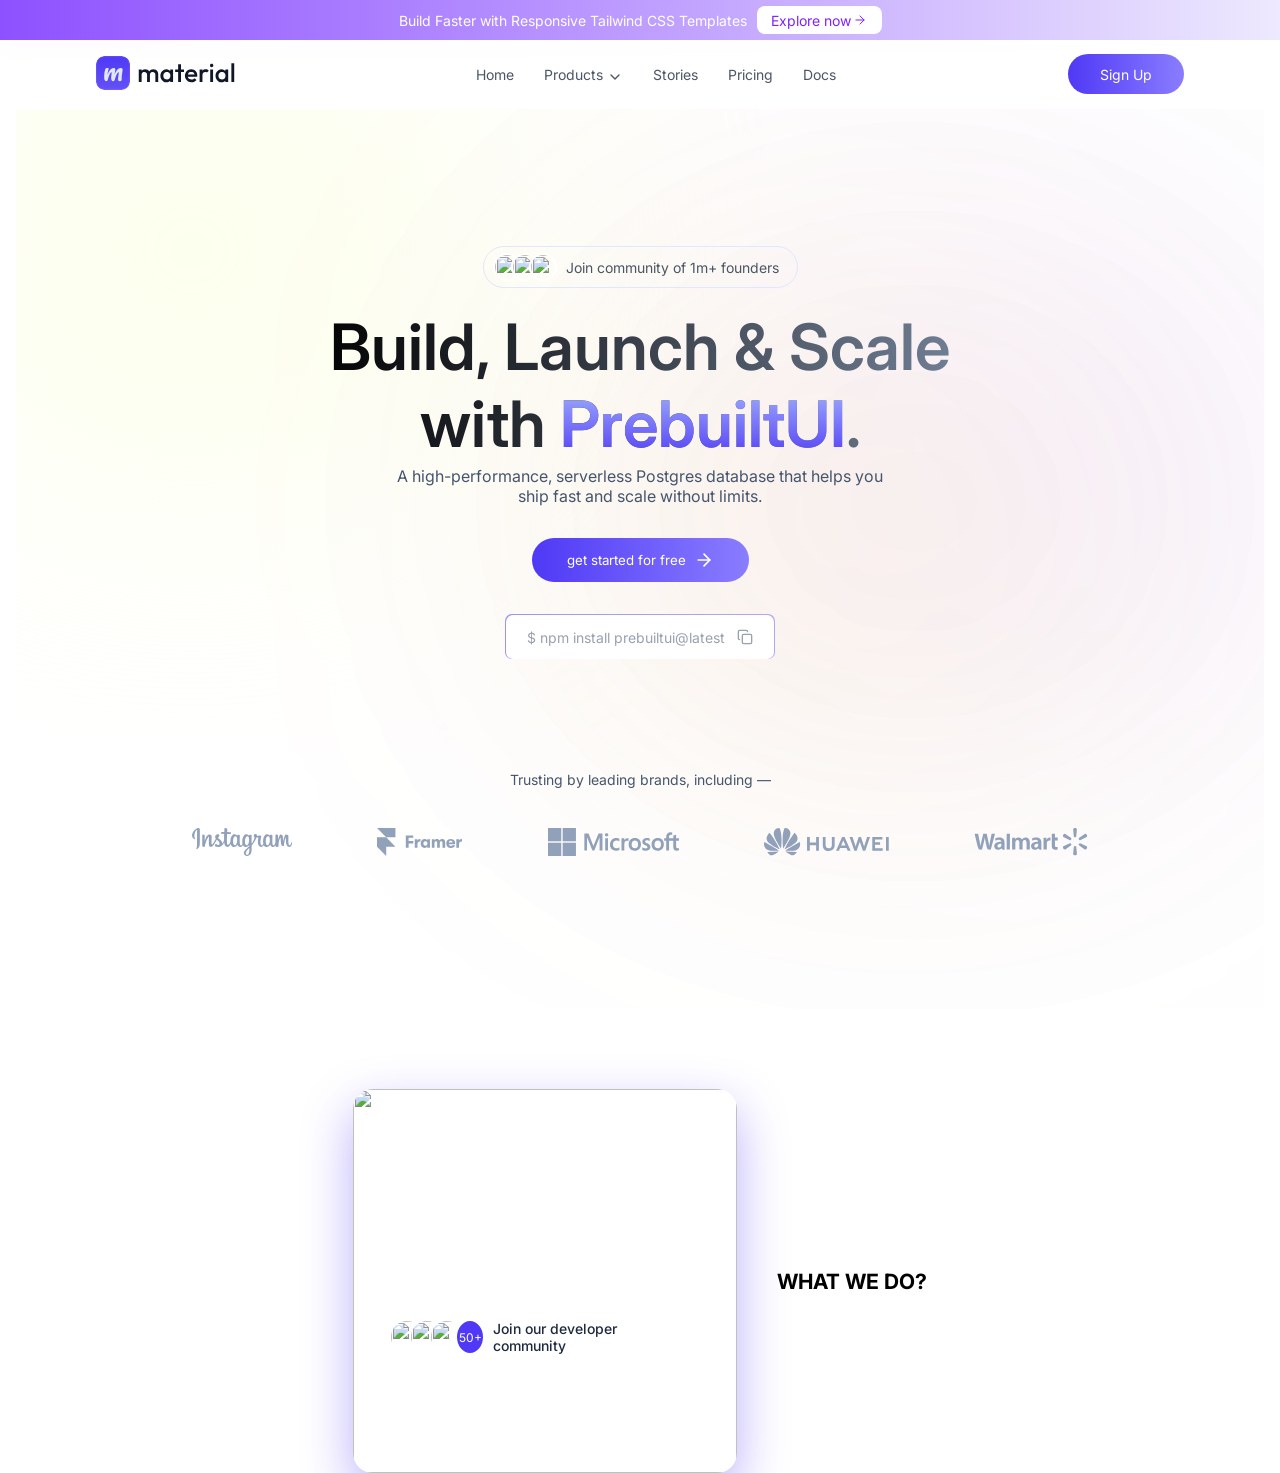
==== index.html @ af8da9fd "Add files via upload" ====
<!DOCTYPE html>
<html lang="en">

<head>
    <meta charset="UTF-8">
    <meta name="viewport" content="width=device-width, initial-scale=1.0">
    <title>Material</title>
    <link rel="stylesheet" href="https://cdnjs.cloudflare.com/ajax/libs/font-awesome/7.0.1/css/all.min.css"
        integrity="sha512-2SwdPD6INVrV/lHTZbO2nodKhrnDdJK9/kg2XD1r9uGqPo1cUbujc+IYdlYdEErWNu69gVcYgdxlmVmzTWnetw=="
        crossorigin="anonymous" referrerpolicy="no-referrer" />
    <link rel="stylesheet" href="style.css">
</head>

<body>

    <!-- Banner -->
    <div class="banner">
        <p>Build Faster with Responsive Tailwind CSS Templates</p>
        <a href="#">
            Explore now
            <svg class="mt-px" width="14" height="14" viewBox="0 0 14 14" fill="none"
                xmlns="http://www.w3.org/2000/svg">
                <path d="M2.91797 7H11.0846" stroke="#7f22fe" stroke-width="1" stroke-linecap="round"
                    stroke-linejoin="round" />
                <path d="M7 2.9165L11.0833 6.99984L7 11.0832" stroke="#7f22fe" stroke-width="1" stroke-linecap="round"
                    stroke-linejoin="round" />
            </svg>
        </a>
    </div>

    <!-- Navbar -->
    <nav class="navbar">
        <div class="logo">
            <a href="#"><img src="assets/logo.svg" alt="logo"></a>
        </div>

        <ul class="nav_links">
            <li><a href="#">Home</a></li>
            <li class="dropdown">
                <a href="#">
                    Products
                    <svg xmlns="http://www.w3.org/2000/svg" width="16" height="16" viewBox="0 0 24 24" fill="none"
                        stroke="currentColor" stroke-width="2" stroke-linecap="round" stroke-linejoin="round"
                        class="lucide lucide-chevron-down mt-px size-4 transition-transform duration-200"
                        aria-hidden="true">
                        <path d="m6 9 6 6 6-6"></path>
                    </svg>
                </a>
                <div class="dropdown-menu">
                    <p class="title">Explore our AI tools</p>

                    <div class="grid">
                        <div class="item">
                            <div class="icon"><img class="products-icon" src="assets/imgs/page.png" alt=""
                                    id="page-png"></div>
                            <div>
                                <p class="subtitle">Text to Slides</p>
                                <p class="subtext">Convert text to slides</p>
                            </div>
                        </div>

                        <div class="item">
                            <div class="icon"><img class="products-icon" src="assets/imgs/image-.png" alt=""></div>
                            <div>
                                <p class="subtitle">Image to Slides</p>
                                <p class="subtext">Convert Image to slides</p>
                            </div>
                        </div>

                        <div class="item">
                            <div class="icon"><img class="products-icon" src="assets/imgs/video-file.png" alt="">
                            </div>
                            <div>
                                <p class="subtitle">Video to Slides</p>
                                <p class="subtext">Convert Video to slides</p>
                            </div>
                        </div>

                        <div class="item">
                            <div class="icon"><img class="products-icon" src="assets/imgs/equalizer.png" alt="">
                            </div>
                            <div>
                                <p class="subtitle">Audio to Slides</p>
                                <p class="subtext">Convert Audio to slides</p>
                            </div>
                        </div>

                        <div class="item">
                            <div class="icon"><img class="products-icon" src="assets/imgs/idea.png" alt=""></div>
                            <div>
                                <p class="subtitle">Ideas to Slides</p>
                                <p class="subtext">Generate slides from ideas</p>
                            </div>
                        </div>
                    </div>
                </div>
            </li>

            <li><a href="#">Stories</a></li>
            <li><a href="#">Pricing</a></li>
            <li><a href="#">Docs</a></li>
        </ul>
        <a class="sign-up" href="#">
            Sign Up
        </a>
    </nav>

    <!-- Hero Section -->
    <main class="main-section">
        <section class="hero-section">
            <svg class="absolute inset-0 -z-10 bg-svg" width="1440" height="1018" viewBox="0 0 1440 1018" fill="none"
                xmlns="http://www.w3.org/2000/svg">
                <g filter="url(#a)">
                    <ellipse cx="271.282" cy="200.379" rx="271.282" ry="200.379" fill="#FBFFE1"></ellipse>
                </g>
                <g filter="url(#b)">
                    <ellipse cx="993.487" cy="451.53" rx="359.487" ry="265.53" fill="url(#c)" fill-opacity=".1">
                    </ellipse>
                </g>
                <defs>
                    <filter id="a" x="-300" y="-300" width="1142.56" height="1000.76" filterUnits="userSpaceOnUse"
                        color-interpolation-filters="sRGB">
                        <feFlood flood-opacity="0" result="BackgroundImageFix"></feFlood>
                        <feBlend in="SourceGraphic" in2="BackgroundImageFix" result="shape"></feBlend>
                        <feGaussianBlur stdDeviation="150" result="effect1_foregroundBlur_8119_961"></feGaussianBlur>
                    </filter>
                    <filter id="b" x="333.9" y="-114.1" width="1319.18" height="1131.26" filterUnits="userSpaceOnUse"
                        color-interpolation-filters="sRGB">
                        <feFlood flood-opacity="0" result="BackgroundImageFix"></feFlood>
                        <feBlend in="SourceGraphic" in2="BackgroundImageFix" result="shape"></feBlend>
                        <feGaussianBlur stdDeviation="150.05" result="effect1_foregroundBlur_8119_961"></feGaussianBlur>
                        <feTurbulence type="fractalNoise" baseFrequency="inf inf" stitchTiles="stitch" numOctaves="3"
                            result="noise" seed="9943"></feTurbulence>
                        <feColorMatrix in="noise" type="luminanceToAlpha" result="alphaNoise"></feColorMatrix>
                        <feComponentTransfer in="alphaNoise" result="coloredNoise1">
                            <feFuncA type="discrete"
                                tableValues="1 1 1 1 1 1 1 1 1 1 1 1 1 1 1 1 1 1 1 1 1 1 1 1 1 1 1 1 1 1 1 1 1 1 1 1 1 1 1 1 1 1 1 1 1 1 1 1 1 1 1 0 0 0 0 0 0 0 0 0 0 0 0 0 0 0 0 0 0 0 0 0 0 0 0 0 0 0 0 0 0 0 0 0 0 0 0 0 0 0 0 0 0 0 0 0 0 0 0 0">
                            </feFuncA>
                        </feComponentTransfer>
                        <feComposite operator="in" in2="effect1_foregroundBlur_8119_961" in="coloredNoise1"
                            result="noise1Clipped"></feComposite>
                        <feFlood flood-color="rgba(0, 0, 0, 0.25)" result="color1Flood"></feFlood>
                        <feComposite operator="in" in2="noise1Clipped" in="color1Flood" result="color1"></feComposite>
                        <feMerge result="effect2_noise_8119_961">
                            <feMergeNode in="effect1_foregroundBlur_8119_961"></feMergeNode>
                            <feMergeNode in="color1"></feMergeNode>
                        </feMerge>
                    </filter>
                    <linearGradient id="c" x1="550.41" y1="500.394" x2="1343.15" y2="82.986"
                        gradientUnits="userSpaceOnUse">
                        <stop stop-color="#F6DFF4"></stop>
                        <stop offset=".196" stop-color="#FF6E00"></stop>
                        <stop offset=".407" stop-color="#F8C04D"></stop>
                        <stop offset=".586" stop-color="#EF3EC2"></stop>
                        <stop offset=".816" stop-color="#4700EC"></stop>
                        <stop offset=".949" stop-color="#5100BA"></stop>
                    </linearGradient>
                </defs>
            </svg>

            <!-- Badge -->
            <div class="users">
                <div class="avatar">
                    <img src="https://images.unsplash.com/photo-1633332755192-727a05c4013d?q=80&w=50" id="img1" />
                    <img src="https://images.unsplash.com/photo-1535713875002-d1d0cf377fde?q=80&w=50" id="img2" />
                    <img src="https://images.unsplash.com/photo-1438761681033-6461ffad8d80?q=80&w=50" id="img3" />
                </div>
                <p id="badge-txt">Join community of 1m+ founders</p>
            </div>

            <!-- Headline -->
            <h1 class="headline">
                Build, Launch & Scale <br>
                with <span>PrebuiltUI</span>.
            </h1>

            <!-- Sub-headline -->
            <p class="sub-headline">
                A high-performance, serverless Postgres database that helps you <br>
                ship fast and scale without limits.
            </p>

            <!-- CTA Button -->
            <button class="cta-btn">
                get started for free

                <svg xmlns="http://www.w3.org/2000/svg" width="20" height="20" viewBox="0 0 24 24" fill="none"
                    stroke="#fff" stroke-width="2" stroke-linecap="round" stroke-linejoin="round"
                    class="lucide lucide-arrow-right size-5" aria-hidden="true">
                    <path d="M5 12h14"></path>
                    <path d="m12 5 7 7-7 7"></path>
                </svg>
            </button>

            <!-- npm install copy btn -->
            <div class="box-wrapper">
                <div class="npm-box">
                    <p class="npm-text" id="npmText">
                        $ <span>npm install prebuiltui@latest</span>
                    </p>

                    <button class="copy-btn" id="copyBtn">
                        <svg xmlns="http://www.w3.org/2000/svg" id="copyIcon" width="16" height="16" viewBox="0 0 24 24"
                            fill="none" stroke="#99a1af" stroke-width="2" stroke-linecap="round" stroke-linejoin="round"
                            class="lucide lucide-copy size-4" aria-hidden="true">
                            <rect width="14" height="14" x="8" y="8" rx="2" ry="2"></rect>
                            <path d="M4 16c-1.1 0-2-.9-2-2V4c0-1.1.9-2 2-2h10c1.1 0 2 .9 2 2"></path>
                        </svg>
                    </button>
                </div>
            </div>

            <!-- Trusted by Brands -->
            <p class="trustedBrand-txt">
                Trusting by leading brands, including —
            </p>

            <!-- Brands logo Container -->
            <div class="logo-container">
                <img src="assets/companies-logo/instagram.svg" alt="" height="28px" width="100px">
                <img src="assets/companies-logo/framer.svg" alt="" height="28px" width="85px">
                <img src="assets/companies-logo/microsoft.svg" alt="" height="28px" width="131px">
                <img src="assets/companies-logo/huawei.svg" alt="" height="28px" width="125px">
                <img src="assets/companies-logo/walmart.svg" alt="" height="28px" width="114px">
            </div>
        </section>

        <!-- What We Do Section -->
        <section class="WWD-section">
            <div class="WWD-img">
                <img src="https://images.unsplash.com/photo-1531497865144-0464ef8fb9a9?q=80&w=451&h=451&auto=format&fit=crop"
                    alt="" id="WWW-img">

                <div class="users-community">
                    <img src="https://images.unsplash.com/photo-1633332755192-727a05c4013d?q=80&w=50" id="user1" />
                    <img src="https://images.unsplash.com/photo-1535713875002-d1d0cf377fde?q=80&w=50" id="user2" />
                    <img src="https://images.unsplash.com/photo-1438761681033-6461ffad8d80?q=80&w=50" id="user3" />
                    <div class="fifty">50+</div>
                    <p class="cta-text">Join our developer community</p>
                </div>
            </div>

            <div class="WWD_details">
                <h1 class="WWD_heading">
                    WHAT WE DO?
                </h1>
            </div>
        </section>


    </main>
    <script src="main.js"></script>
</body>

</html>
---- style.css ----
@import url('https://fonts.googleapis.com/css2?family=Inter:ital,opsz,wght@0,14..32,100..900;1,14..32,100..900&display=swap');

* {
    padding: 0;
    margin: 0;
    box-sizing: border-box;
    font-family: 'Inter', sans-serif;
}

body {
    font-size: 14px;
    scroll-behavior: smooth;
}

/* banner */
.banner {
    height: 40px;
    padding: 8px;
    background: linear-gradient(to right, #8e51ff, #ede9fe);
    color: #fff;
    display: flex;
    justify-content: center;
    align-items: center;
    gap: 10px;
}

.banner a {
    height: 28px;
    width: 125px;
    text-decoration: none;
    color: #7f22fe;
    background-color: #fff;
    display: flex;
    justify-content: center;
    align-items: center;
    gap: 2px;
    border-radius: 8px;
    padding: 4px 12px;
}

/* Navbar */
.navbar {
    position: sticky;
    top: 0;
    display: flex;
    justify-content: space-between;
    align-items: center;
    padding: 14px 96px;
    z-index: 100;
    background: white;
    background: rgba(255, 255, 255, 0.55);
    backdrop-filter: blur(12px) saturate(1.8);
    -webkit-backdrop-filter: blur(12px) saturate(1.8);
    border-bottom: 0.5px solid rgba(255, 255, 255, 0.7);
}

.nav_links {
    display: flex;
    justify-content: space-between;
    align-items: center;
    gap: 30px;
}

.nav_links li {
    list-style: none;
    position: relative;
}

.nav_links a {
    text-decoration: none;
    color: #364153e4;
}

.nav_links a:hover {
    color: #101828;
}

.sign-up {
    width: 116px;
    height: 40px;
    border-radius: 25px;
    background: linear-gradient(to right, #4f39f6, #8a7dff);
    text-decoration: none;
    display: flex;
    justify-content: center;
    align-items: center;
    color: #fff;
}

.sign-up:hover {
    opacity: .90;
}

/* Products dropdown-menu */
.dropdown-menu {
    position: absolute;
    top: 35px;
    left: 0px;
    width: 530px;
    background: #fff;
    padding: 20px;
    border-radius: 4px;
    box-shadow: 0 10px 30px rgba(0, 0, 0, 0.1);
    opacity: 0;
    visibility: hidden;
    transform: translateY(-10px);
    transition: 0.2s ease;
}

.dropdown:hover .dropdown-menu {
    opacity: 1;
    visibility: visible;
    transform: translateY(0);
}

.grid {
    display: grid;
    grid-template-columns: 1fr 1fr;
    gap: 15px;
}

.title {
    color: #666;
    margin-bottom: 15px;
}

.item {
    display: flex;
    gap: 10px;
    padding: 10px;
    border-radius: 8px;
    cursor: pointer;
}

.item:hover {
    background: #f0f0f088;
}

.icon img {
    transition: 0.3s;
}

.item:hover .icon>img {
    transform: scale(1.15);
}

.icon {
    width: 30px;
    height: 30px;
    background: linear-gradient(to right, #4f39f6, #8a7dff);
    border-radius: 5px;
    display: flex;
    justify-content: center;
    align-items: center;
}

.products-icon {
    display: flex;
    justify-content: center;
    align-items: center;
    height: 20px;
    width: 20px;
}

#page-png {
    margin-left: 5px;
}

.subtitle {
    color: #364153;
    font-weight: medium;
}

.subtext {
    font-size: 12px;
    color: #6a7282;
}

.dropdown a {
    display: flex;
    align-items: center;
    justify-content: center;
    gap: 4px;

}

.dropdown>a svg {
    position: relative;
    top: 5px;
    transition: 0.2s ease;
    margin-top: -5px;
}

.dropdown:hover a svg {
    transform: rotate(180deg);
}

.main-section {
    padding: 0 16px;
}

/* Hero Section */
.bg-svg {
    position: absolute;
    z-index: -1;
    inset: inherit;
}

.hero-section {
    display: flex;
    justify-content: center;
    align-items: center;
    flex-direction: column;
    height: 100svh;
    overflow: hidden;
    position: relative;
}

/* User Badge */
.users {
    width: 315px;
    height: 42px;
    border: 1px solid #e0e7ff;
    border-radius: 25px;
    display: flex;
    justify-content: center;
    align-items: center;
    gap: 4px;
    padding: 6px 12px;
}

.avatar {
    display: flex;
    align-items: center;
}

.avatar img {
    width: 28px;
    height: 28px;
    border-radius: 50%;
    border: 2px solid #fff;
    margin-left: -8px;
    object-fit: cover;
}

.avatar #img2, #img3 {
    margin-left: -10px;
}

#badge-txt {
    font-size: 14px;
    color: #4a5565;
    margin-left: 5px;
}

/* Headline */
.headline {
    font-weight: 600;
    height: 144px;
    width: 672px;
    font-size: 64px;
    text-align: center;
    margin-top: 20px;
    background: linear-gradient(to right, #000, #748298);
    -webkit-background-clip: text;
    -webkit-text-fill-color: transparent;
}

.headline span {
    background: linear-gradient(to bottom, #a3b3ff, #4f39f6);
    -webkit-background-clip: text;
    -webkit-text-fill-color: transparent;
}

.sub-headline {
    color: #45556c;
    text-align: center;
    font-size: 16px;
    margin-top: 14px;
}

.cta-btn {
    width: 217px;
    height: 44px;
    border-radius: 25px;
    background: linear-gradient(to right, #4f39f6, #8a7dff);
    padding: 12px 32px;
    margin-top: 32px;
    outline: none;
    border: none;
    display: flex;
    justify-content: center;
    align-items: center;
    gap: 8px;
    color: white;
    cursor: pointer;
}

/* npm install cmd copy btn */
.box-wrapper {
    width: 270px;
    height: 45px;
    margin: 32px;
    padding: 1px;
    border-radius: 7px;
    background: linear-gradient(to right, #4f39f689, #4f39f668);
}

.npm-box {
    height: 44px;
    width: 268px;
    padding: 12px 16px;
    background: white;
    color: #99a1af;
    font-size: 14px;
    display: flex;
    justify-content: center;
    align-items: center;
    gap: 12px;
    border-radius: 7px;
}

.copy-btn {
    background: transparent;
    outline: none;
    border: none;
    display: flex;
    justify-content: center;
    align-items: center;
    cursor: pointer;
}

/* Trusted by Brands */
.trustedBrand-txt {
    color: #45556c;
    margin-top: 56px;
    padding: 24px 0;
}

.logo-container {
    height: 60px;
    width: 896px;
    display: flex;
    justify-content: space-between;
    align-items: center;
    gap: 20px;
    margin: 0 43px;
    padding: 16px 0;
}

/* What We Do Section */
.WWD-section {
    display: flex;
    justify-content: center;
    align-items: center;
    gap: 40px;
    flex-direction: row;
    margin-top: 80px;
}

.WWD-img {
    position: relative;
    height: 384px;
    width: 384px;
    border-radius: 20px;
    box-shadow: 0 20px 50px rgba(79, 57, 246, 0.4);
    overflow: hidden;
}

#WWW-img {
    width: 100%;
    height: 100%;
    object-fit: cover;
}

/* users community  */
.users-community {
    position: absolute;
    bottom: 100px;
    left: 20px;  
    z-index: 1;
    height: 72px;
    width: 300px;
    border-radius: 5px;
    background: #fff;
    display: flex;
    align-items: center;
    gap: 8px;
    padding: 16px;
}

.users-community img {
    height: 36px;
    width: 36px;
    border-radius: 50%;
    border: 2px solid #fff;
    object-fit: cover;
}

.users-community #user2, #user3 {
    margin-left: -24px;
}

.fifty {
    width: 36px;
    height: 36px;
    border-radius: 50%;
    border: 2px solid #fff;
    margin-left: -18px;
    background: #4f39f6;
    color: #fff;
    display: flex;
    justify-content: center;
    align-items: center;
    font-size: 12px;
}

.cta-text {
    color: #1d293d;
    font-weight: 500;
}
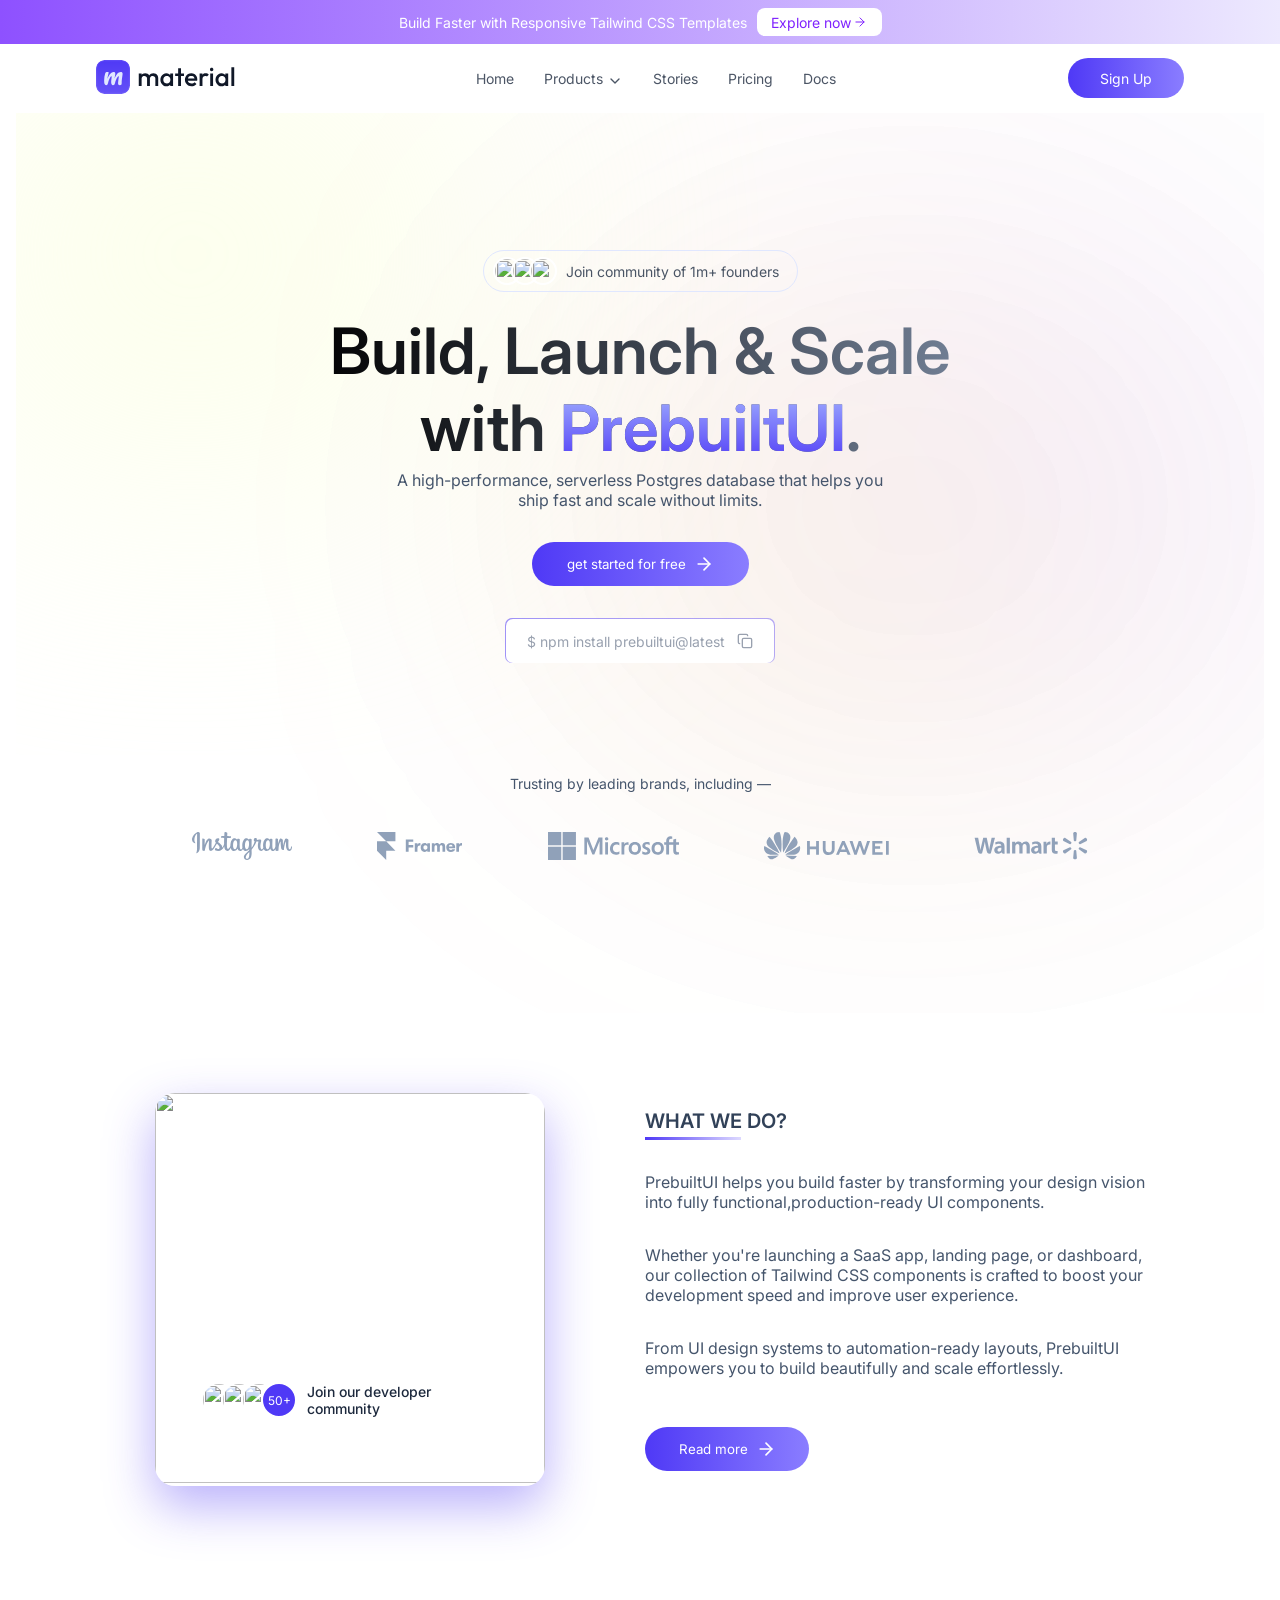
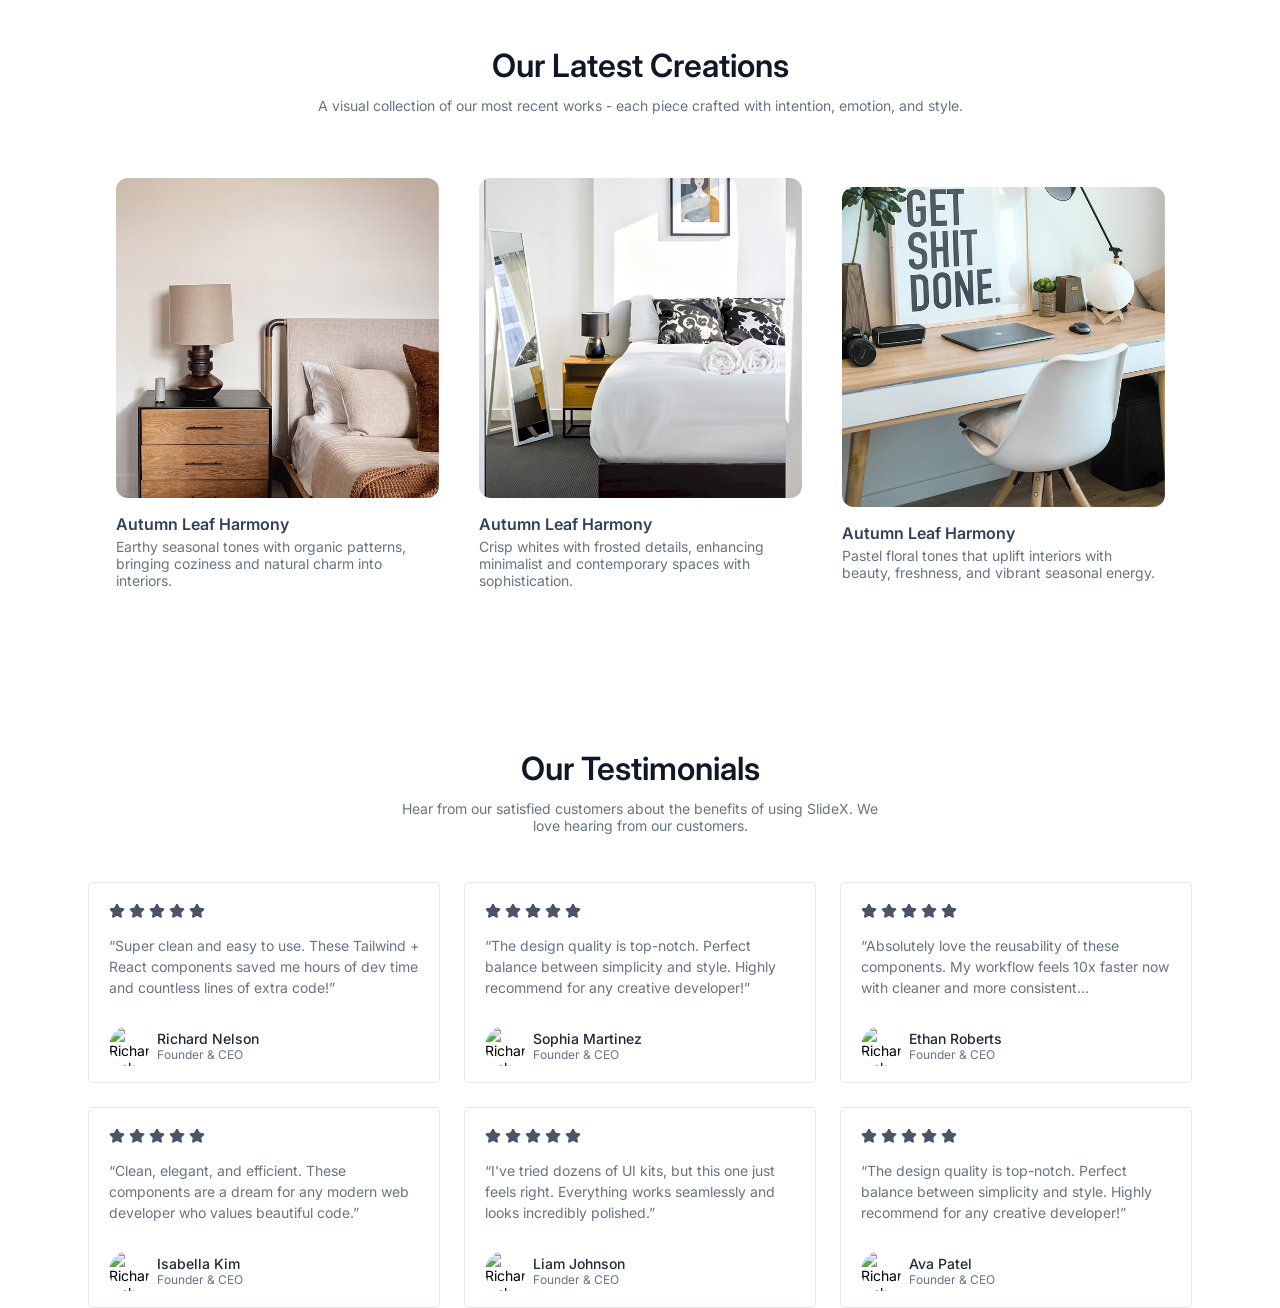
==== commit d0d9c1d4: "Added Recent Work and Testimonial Section" ====
--- a/index.html
+++ b/index.html
@@ -232,18 +232,487 @@
                     alt="" id="WWW-img">
 
                 <div class="users-community">
-                    <img src="https://images.unsplash.com/photo-1633332755192-727a05c4013d?q=80&w=50" id="user1" />
-                    <img src="https://images.unsplash.com/photo-1535713875002-d1d0cf377fde?q=80&w=50" id="user2" />
-                    <img src="https://images.unsplash.com/photo-1438761681033-6461ffad8d80?q=80&w=50" id="user3" />
-                    <div class="fifty">50+</div>
+                    <div class="user_imgs">
+                        <img src="https://images.unsplash.com/photo-1633332755192-727a05c4013d?q=80&w=50" id="user1" />
+                        <img src="https://images.unsplash.com/photo-1535713875002-d1d0cf377fde?q=80&w=50" id="user2" />
+                        <img src="https://images.unsplash.com/photo-1438761681033-6461ffad8d80?q=80&w=50" id="user3" />
+                        <div class="more">50+</div>
+                    </div>
                     <p class="cta-text">Join our developer community</p>
                 </div>
             </div>
 
-            <div class="WWD_details">
-                <h1 class="WWD_heading">
+            <!-- What we do Right side details -->
+            <div class="right_details">
+                <h1 class="right_heading">
                     WHAT WE DO?
                 </h1>
+
+                <div class="h1-underline"></div>
+
+                <p id="first-para">
+                    PrebuiltUI helps you build faster by transforming your design vision <br>
+                    into fully functional,production-ready UI components.
+                </p><br>
+                <p>
+                    Whether you're launching a SaaS app, landing page, or dashboard,<br>
+                    our collection of Tailwind CSS components is crafted to boost your <br>
+                    development speed and improve user experience.
+                </p><br>
+                <p>
+                    From UI design systems to automation-ready layouts, PrebuiltUI <br>
+                    empowers you to build beautifully and scale effortlessly.
+                </p><br>
+
+                <!-- Read more CTA Btn -->
+                <button class="readmore-btn">
+                    Read more
+                    <svg xmlns="http://www.w3.org/2000/svg" width="20" height="20" viewBox="0 0 24 24" fill="none"
+                        stroke="#fff" stroke-width="2" stroke-linecap="round" stroke-linejoin="round"
+                        class="lucide lucide-arrow-right size-5" aria-hidden="true">
+                        <path d="M5 12h14"></path>
+                        <path d="m12 5 7 7-7 7"></path>
+                    </svg>
+                </button>
+            </div>
+        </section>
+
+        <!-- Recent Work Section -->
+        <section class="recentWork-Section">
+
+            <!-- Heading and Sub-heading  -->
+            <div class="recentWork-head">
+                <h3 class="recentWork-heading">
+                    Our Latest Creations
+                </h3>
+
+                <p class="recentWork-subheading">
+                    A visual collection of our most recent works - each piece crafted with intention, emotion, and
+                    style.
+                </p>
+            </div>
+
+            <!-- Images of Recent Work -->
+            <div class="recentWork-imgs">
+                <!-- Work1 -->
+                <div class="work">
+                    <img src="/assets/imgs/image-1.png" alt="">
+                    <h1 class="work-subhead">Autumn Leaf Harmony</h1>
+                    <p class="work-desc">
+                        Earthy seasonal tones with organic patterns, <br>
+                        bringing coziness and natural charm into <br> interiors.
+                    </p>
+                </div>
+
+                <!-- Work2 -->
+                <div class="work">
+                    <img src="/assets/imgs/image-2.png" alt="">
+                    <h1 class="work-subhead">Autumn Leaf Harmony</h1>
+                    <p class="work-desc">
+                        Crisp whites with frosted details, enhancing <br>
+                        minimalist and contemporary spaces with <br> sophistication.
+                    </p>
+                </div>
+
+                <!-- Work3 -->
+                <div class="work">
+                    <img src="/assets/imgs/image-3.png" alt="">
+                    <h1 class="work-subhead">Autumn Leaf Harmony</h1>
+                    <p class="work-desc">
+                        Pastel floral tones that uplift interiors with <br>
+                        beauty, freshness, and vibrant seasonal energy.
+                    </p>
+                </div>
+            </div>
+        </section>
+
+        <!-- OUR TESTIMONIALS -->
+        <section class="Testimonial-Section">
+            <div class="testi-heading">
+                <h3 class="testi-head">Our Testimonials</h3>
+                <p class="testi-subtitle">
+                    Hear from our satisfied customers about the benefits of using SlideX. We <br>
+                    love hearing from our
+                    customers.
+                </p>
+            </div>
+
+            <!-- User-Testimonials -->
+            <div class="user-testimonials">
+
+                <!-- User-1 -->
+                <div class="user-review">
+                    <div class="stars">
+                        <svg xmlns="http://www.w3.org/2000/svg" width="16" height="16" viewBox="0 0 24 24"
+                            fill="#4a5565" stroke="#4a5565" stroke-width="2" stroke-linecap="round"
+                            stroke-linejoin="round" class="lucide lucide-star size-4 fill-gray-600 text-gray-600"
+                            aria-hidden="true">
+                            <path
+                                d="M11.525 2.295a.53.53 0 0 1 .95 0l2.31 4.679a2.123 2.123 0 0 0 1.595 1.16l5.166.756a.53.53 0 0 1 .294.904l-3.736 3.638a2.123 2.123 0 0 0-.611 1.878l.882 5.14a.53.53 0 0 1-.771.56l-4.618-2.428a2.122 2.122 0 0 0-1.973 0L6.396 21.01a.53.53 0 0 1-.77-.56l.881-5.139a2.122 2.122 0 0 0-.611-1.879L2.16 9.795a.53.53 0 0 1 .294-.906l5.165-.755a2.122 2.122 0 0 0 1.597-1.16z">
+                            </path>
+                        </svg>
+                        <svg xmlns="http://www.w3.org/2000/svg" width="16" height="16" viewBox="0 0 24 24"
+                            fill="#4a5565" stroke="#4a5565" stroke-width="2" stroke-linecap="round"
+                            stroke-linejoin="round" class="lucide lucide-star size-4 fill-gray-600 text-gray-600"
+                            aria-hidden="true">
+                            <path
+                                d="M11.525 2.295a.53.53 0 0 1 .95 0l2.31 4.679a2.123 2.123 0 0 0 1.595 1.16l5.166.756a.53.53 0 0 1 .294.904l-3.736 3.638a2.123 2.123 0 0 0-.611 1.878l.882 5.14a.53.53 0 0 1-.771.56l-4.618-2.428a2.122 2.122 0 0 0-1.973 0L6.396 21.01a.53.53 0 0 1-.77-.56l.881-5.139a2.122 2.122 0 0 0-.611-1.879L2.16 9.795a.53.53 0 0 1 .294-.906l5.165-.755a2.122 2.122 0 0 0 1.597-1.16z">
+                            </path>
+                        </svg>
+                        <svg xmlns="http://www.w3.org/2000/svg" width="16" height="16" viewBox="0 0 24 24"
+                            fill="#4a5565" stroke="#4a5565" stroke-width="2" stroke-linecap="round"
+                            stroke-linejoin="round" class="lucide lucide-star size-4 fill-gray-600 text-gray-600"
+                            aria-hidden="true">
+                            <path
+                                d="M11.525 2.295a.53.53 0 0 1 .95 0l2.31 4.679a2.123 2.123 0 0 0 1.595 1.16l5.166.756a.53.53 0 0 1 .294.904l-3.736 3.638a2.123 2.123 0 0 0-.611 1.878l.882 5.14a.53.53 0 0 1-.771.56l-4.618-2.428a2.122 2.122 0 0 0-1.973 0L6.396 21.01a.53.53 0 0 1-.77-.56l.881-5.139a2.122 2.122 0 0 0-.611-1.879L2.16 9.795a.53.53 0 0 1 .294-.906l5.165-.755a2.122 2.122 0 0 0 1.597-1.16z">
+                            </path>
+                        </svg>
+                        <svg xmlns="http://www.w3.org/2000/svg" width="16" height="16" viewBox="0 0 24 24"
+                            fill="#4a5565" stroke="#4a5565" stroke-width="2" stroke-linecap="round"
+                            stroke-linejoin="round" class="lucide lucide-star size-4 fill-gray-600 text-gray-600"
+                            aria-hidden="true">
+                            <path
+                                d="M11.525 2.295a.53.53 0 0 1 .95 0l2.31 4.679a2.123 2.123 0 0 0 1.595 1.16l5.166.756a.53.53 0 0 1 .294.904l-3.736 3.638a2.123 2.123 0 0 0-.611 1.878l.882 5.14a.53.53 0 0 1-.771.56l-4.618-2.428a2.122 2.122 0 0 0-1.973 0L6.396 21.01a.53.53 0 0 1-.77-.56l.881-5.139a2.122 2.122 0 0 0-.611-1.879L2.16 9.795a.53.53 0 0 1 .294-.906l5.165-.755a2.122 2.122 0 0 0 1.597-1.16z">
+                            </path>
+                        </svg>
+                        <svg xmlns="http://www.w3.org/2000/svg" width="16" height="16" viewBox="0 0 24 24"
+                            fill="#4a5565" stroke="#4a5565" stroke-width="2" stroke-linecap="round"
+                            stroke-linejoin="round" class="lucide lucide-star size-4 fill-gray-600 text-gray-600"
+                            aria-hidden="true">
+                            <path
+                                d="M11.525 2.295a.53.53 0 0 1 .95 0l2.31 4.679a2.123 2.123 0 0 0 1.595 1.16l5.166.756a.53.53 0 0 1 .294.904l-3.736 3.638a2.123 2.123 0 0 0-.611 1.878l.882 5.14a.53.53 0 0 1-.771.56l-4.618-2.428a2.122 2.122 0 0 0-1.973 0L6.396 21.01a.53.53 0 0 1-.77-.56l.881-5.139a2.122 2.122 0 0 0-.611-1.879L2.16 9.795a.53.53 0 0 1 .294-.906l5.165-.755a2.122 2.122 0 0 0 1.597-1.16z">
+                            </path>
+                        </svg>
+                    </div>
+
+                    <p class="written-review">
+                        “Super clean and easy to use. These Tailwind
+                        + React components saved me hours of dev
+                        time and countless lines of extra code!”
+                    </p>
+
+                    <div class="User-Profile">
+                        <img class="user-pic"
+                            src="https://images.unsplash.com/photo-1633332755192-727a05c4013d?q=80&amp;w=200"
+                            alt="Richard Nelson">
+
+                        <div class="user-info">
+                            <p class="user-name">Richard Nelson</p>
+                            <p class="user-position">Founder & CEO</p>
+                        </div>
+                    </div>
+                </div>
+
+                <!-- User-2 -->
+                <div class="user-review">
+                    <div class="stars">
+                        <svg xmlns="http://www.w3.org/2000/svg" width="16" height="16" viewBox="0 0 24 24"
+                            fill="#4a5565" stroke="#4a5565" stroke-width="2" stroke-linecap="round"
+                            stroke-linejoin="round" class="lucide lucide-star size-4 fill-gray-600 text-gray-600"
+                            aria-hidden="true">
+                            <path
+                                d="M11.525 2.295a.53.53 0 0 1 .95 0l2.31 4.679a2.123 2.123 0 0 0 1.595 1.16l5.166.756a.53.53 0 0 1 .294.904l-3.736 3.638a2.123 2.123 0 0 0-.611 1.878l.882 5.14a.53.53 0 0 1-.771.56l-4.618-2.428a2.122 2.122 0 0 0-1.973 0L6.396 21.01a.53.53 0 0 1-.77-.56l.881-5.139a2.122 2.122 0 0 0-.611-1.879L2.16 9.795a.53.53 0 0 1 .294-.906l5.165-.755a2.122 2.122 0 0 0 1.597-1.16z">
+                            </path>
+                        </svg>
+                        <svg xmlns="http://www.w3.org/2000/svg" width="16" height="16" viewBox="0 0 24 24"
+                            fill="#4a5565" stroke="#4a5565" stroke-width="2" stroke-linecap="round"
+                            stroke-linejoin="round" class="lucide lucide-star size-4 fill-gray-600 text-gray-600"
+                            aria-hidden="true">
+                            <path
+                                d="M11.525 2.295a.53.53 0 0 1 .95 0l2.31 4.679a2.123 2.123 0 0 0 1.595 1.16l5.166.756a.53.53 0 0 1 .294.904l-3.736 3.638a2.123 2.123 0 0 0-.611 1.878l.882 5.14a.53.53 0 0 1-.771.56l-4.618-2.428a2.122 2.122 0 0 0-1.973 0L6.396 21.01a.53.53 0 0 1-.77-.56l.881-5.139a2.122 2.122 0 0 0-.611-1.879L2.16 9.795a.53.53 0 0 1 .294-.906l5.165-.755a2.122 2.122 0 0 0 1.597-1.16z">
+                            </path>
+                        </svg>
+                        <svg xmlns="http://www.w3.org/2000/svg" width="16" height="16" viewBox="0 0 24 24"
+                            fill="#4a5565" stroke="#4a5565" stroke-width="2" stroke-linecap="round"
+                            stroke-linejoin="round" class="lucide lucide-star size-4 fill-gray-600 text-gray-600"
+                            aria-hidden="true">
+                            <path
+                                d="M11.525 2.295a.53.53 0 0 1 .95 0l2.31 4.679a2.123 2.123 0 0 0 1.595 1.16l5.166.756a.53.53 0 0 1 .294.904l-3.736 3.638a2.123 2.123 0 0 0-.611 1.878l.882 5.14a.53.53 0 0 1-.771.56l-4.618-2.428a2.122 2.122 0 0 0-1.973 0L6.396 21.01a.53.53 0 0 1-.77-.56l.881-5.139a2.122 2.122 0 0 0-.611-1.879L2.16 9.795a.53.53 0 0 1 .294-.906l5.165-.755a2.122 2.122 0 0 0 1.597-1.16z">
+                            </path>
+                        </svg>
+                        <svg xmlns="http://www.w3.org/2000/svg" width="16" height="16" viewBox="0 0 24 24"
+                            fill="#4a5565" stroke="#4a5565" stroke-width="2" stroke-linecap="round"
+                            stroke-linejoin="round" class="lucide lucide-star size-4 fill-gray-600 text-gray-600"
+                            aria-hidden="true">
+                            <path
+                                d="M11.525 2.295a.53.53 0 0 1 .95 0l2.31 4.679a2.123 2.123 0 0 0 1.595 1.16l5.166.756a.53.53 0 0 1 .294.904l-3.736 3.638a2.123 2.123 0 0 0-.611 1.878l.882 5.14a.53.53 0 0 1-.771.56l-4.618-2.428a2.122 2.122 0 0 0-1.973 0L6.396 21.01a.53.53 0 0 1-.77-.56l.881-5.139a2.122 2.122 0 0 0-.611-1.879L2.16 9.795a.53.53 0 0 1 .294-.906l5.165-.755a2.122 2.122 0 0 0 1.597-1.16z">
+                            </path>
+                        </svg>
+                        <svg xmlns="http://www.w3.org/2000/svg" width="16" height="16" viewBox="0 0 24 24"
+                            fill="#4a5565" stroke="#4a5565" stroke-width="2" stroke-linecap="round"
+                            stroke-linejoin="round" class="lucide lucide-star size-4 fill-gray-600 text-gray-600"
+                            aria-hidden="true">
+                            <path
+                                d="M11.525 2.295a.53.53 0 0 1 .95 0l2.31 4.679a2.123 2.123 0 0 0 1.595 1.16l5.166.756a.53.53 0 0 1 .294.904l-3.736 3.638a2.123 2.123 0 0 0-.611 1.878l.882 5.14a.53.53 0 0 1-.771.56l-4.618-2.428a2.122 2.122 0 0 0-1.973 0L6.396 21.01a.53.53 0 0 1-.77-.56l.881-5.139a2.122 2.122 0 0 0-.611-1.879L2.16 9.795a.53.53 0 0 1 .294-.906l5.165-.755a2.122 2.122 0 0 0 1.597-1.16z">
+                            </path>
+                        </svg>
+                    </div>
+
+                    <p class="written-review">
+                        “The design quality is top-notch. Perfect balance between simplicity and style. Highly recommend
+                        for any creative developer!”
+                    </p>
+
+                    <div class="User-Profile">
+                        <img class="user-pic"
+                            src="https://images.unsplash.com/photo-1535713875002-d1d0cf377fde?q=80&w=200"
+                            alt="Richard Nelson">
+
+                        <div class="user-info">
+                            <p class="user-name">Sophia Martinez</p>
+                            <p class="user-position">Founder & CEO</p>
+                        </div>
+                    </div>
+                </div>
+
+                <!-- User-3 -->
+                <div class="user-review">
+                    <div class="stars">
+                        <svg xmlns="http://www.w3.org/2000/svg" width="16" height="16" viewBox="0 0 24 24"
+                            fill="#4a5565" stroke="#4a5565" stroke-width="2" stroke-linecap="round"
+                            stroke-linejoin="round" class="lucide lucide-star size-4 fill-gray-600 text-gray-600"
+                            aria-hidden="true">
+                            <path
+                                d="M11.525 2.295a.53.53 0 0 1 .95 0l2.31 4.679a2.123 2.123 0 0 0 1.595 1.16l5.166.756a.53.53 0 0 1 .294.904l-3.736 3.638a2.123 2.123 0 0 0-.611 1.878l.882 5.14a.53.53 0 0 1-.771.56l-4.618-2.428a2.122 2.122 0 0 0-1.973 0L6.396 21.01a.53.53 0 0 1-.77-.56l.881-5.139a2.122 2.122 0 0 0-.611-1.879L2.16 9.795a.53.53 0 0 1 .294-.906l5.165-.755a2.122 2.122 0 0 0 1.597-1.16z">
+                            </path>
+                        </svg>
+                        <svg xmlns="http://www.w3.org/2000/svg" width="16" height="16" viewBox="0 0 24 24"
+                            fill="#4a5565" stroke="#4a5565" stroke-width="2" stroke-linecap="round"
+                            stroke-linejoin="round" class="lucide lucide-star size-4 fill-gray-600 text-gray-600"
+                            aria-hidden="true">
+                            <path
+                                d="M11.525 2.295a.53.53 0 0 1 .95 0l2.31 4.679a2.123 2.123 0 0 0 1.595 1.16l5.166.756a.53.53 0 0 1 .294.904l-3.736 3.638a2.123 2.123 0 0 0-.611 1.878l.882 5.14a.53.53 0 0 1-.771.56l-4.618-2.428a2.122 2.122 0 0 0-1.973 0L6.396 21.01a.53.53 0 0 1-.77-.56l.881-5.139a2.122 2.122 0 0 0-.611-1.879L2.16 9.795a.53.53 0 0 1 .294-.906l5.165-.755a2.122 2.122 0 0 0 1.597-1.16z">
+                            </path>
+                        </svg>
+                        <svg xmlns="http://www.w3.org/2000/svg" width="16" height="16" viewBox="0 0 24 24"
+                            fill="#4a5565" stroke="#4a5565" stroke-width="2" stroke-linecap="round"
+                            stroke-linejoin="round" class="lucide lucide-star size-4 fill-gray-600 text-gray-600"
+                            aria-hidden="true">
+                            <path
+                                d="M11.525 2.295a.53.53 0 0 1 .95 0l2.31 4.679a2.123 2.123 0 0 0 1.595 1.16l5.166.756a.53.53 0 0 1 .294.904l-3.736 3.638a2.123 2.123 0 0 0-.611 1.878l.882 5.14a.53.53 0 0 1-.771.56l-4.618-2.428a2.122 2.122 0 0 0-1.973 0L6.396 21.01a.53.53 0 0 1-.77-.56l.881-5.139a2.122 2.122 0 0 0-.611-1.879L2.16 9.795a.53.53 0 0 1 .294-.906l5.165-.755a2.122 2.122 0 0 0 1.597-1.16z">
+                            </path>
+                        </svg>
+                        <svg xmlns="http://www.w3.org/2000/svg" width="16" height="16" viewBox="0 0 24 24"
+                            fill="#4a5565" stroke="#4a5565" stroke-width="2" stroke-linecap="round"
+                            stroke-linejoin="round" class="lucide lucide-star size-4 fill-gray-600 text-gray-600"
+                            aria-hidden="true">
+                            <path
+                                d="M11.525 2.295a.53.53 0 0 1 .95 0l2.31 4.679a2.123 2.123 0 0 0 1.595 1.16l5.166.756a.53.53 0 0 1 .294.904l-3.736 3.638a2.123 2.123 0 0 0-.611 1.878l.882 5.14a.53.53 0 0 1-.771.56l-4.618-2.428a2.122 2.122 0 0 0-1.973 0L6.396 21.01a.53.53 0 0 1-.77-.56l.881-5.139a2.122 2.122 0 0 0-.611-1.879L2.16 9.795a.53.53 0 0 1 .294-.906l5.165-.755a2.122 2.122 0 0 0 1.597-1.16z">
+                            </path>
+                        </svg>
+                        <svg xmlns="http://www.w3.org/2000/svg" width="16" height="16" viewBox="0 0 24 24"
+                            fill="#4a5565" stroke="#4a5565" stroke-width="2" stroke-linecap="round"
+                            stroke-linejoin="round" class="lucide lucide-star size-4 fill-gray-600 text-gray-600"
+                            aria-hidden="true">
+                            <path
+                                d="M11.525 2.295a.53.53 0 0 1 .95 0l2.31 4.679a2.123 2.123 0 0 0 1.595 1.16l5.166.756a.53.53 0 0 1 .294.904l-3.736 3.638a2.123 2.123 0 0 0-.611 1.878l.882 5.14a.53.53 0 0 1-.771.56l-4.618-2.428a2.122 2.122 0 0 0-1.973 0L6.396 21.01a.53.53 0 0 1-.77-.56l.881-5.139a2.122 2.122 0 0 0-.611-1.879L2.16 9.795a.53.53 0 0 1 .294-.906l5.165-.755a2.122 2.122 0 0 0 1.597-1.16z">
+                            </path>
+                        </svg>
+                    </div>
+
+                    <p class="written-review">
+                        “Absolutely love the reusability of these components. My workflow feels 10x faster now with
+                        cleaner and more consistent...
+                    </p>
+
+                    <div class="User-Profile">
+                        <img class="user-pic"
+                            src="https://images.unsplash.com/photo-1527980965255-d3b416303d12?w=200&auto=format&fit=crop&q=60"
+                            alt="Richard Nelson">
+
+                        <div class="user-info">
+                            <p class="user-name">Ethan Roberts</p>
+                            <p class="user-position">Founder & CEO</p>
+                        </div>
+                    </div>
+                </div>
+
+                <!-- User-4 -->
+                <div class="user-review">
+                    <div class="stars">
+                        <svg xmlns="http://www.w3.org/2000/svg" width="16" height="16" viewBox="0 0 24 24"
+                            fill="#4a5565" stroke="#4a5565" stroke-width="2" stroke-linecap="round"
+                            stroke-linejoin="round" class="lucide lucide-star size-4 fill-gray-600 text-gray-600"
+                            aria-hidden="true">
+                            <path
+                                d="M11.525 2.295a.53.53 0 0 1 .95 0l2.31 4.679a2.123 2.123 0 0 0 1.595 1.16l5.166.756a.53.53 0 0 1 .294.904l-3.736 3.638a2.123 2.123 0 0 0-.611 1.878l.882 5.14a.53.53 0 0 1-.771.56l-4.618-2.428a2.122 2.122 0 0 0-1.973 0L6.396 21.01a.53.53 0 0 1-.77-.56l.881-5.139a2.122 2.122 0 0 0-.611-1.879L2.16 9.795a.53.53 0 0 1 .294-.906l5.165-.755a2.122 2.122 0 0 0 1.597-1.16z">
+                            </path>
+                        </svg>
+                        <svg xmlns="http://www.w3.org/2000/svg" width="16" height="16" viewBox="0 0 24 24"
+                            fill="#4a5565" stroke="#4a5565" stroke-width="2" stroke-linecap="round"
+                            stroke-linejoin="round" class="lucide lucide-star size-4 fill-gray-600 text-gray-600"
+                            aria-hidden="true">
+                            <path
+                                d="M11.525 2.295a.53.53 0 0 1 .95 0l2.31 4.679a2.123 2.123 0 0 0 1.595 1.16l5.166.756a.53.53 0 0 1 .294.904l-3.736 3.638a2.123 2.123 0 0 0-.611 1.878l.882 5.14a.53.53 0 0 1-.771.56l-4.618-2.428a2.122 2.122 0 0 0-1.973 0L6.396 21.01a.53.53 0 0 1-.77-.56l.881-5.139a2.122 2.122 0 0 0-.611-1.879L2.16 9.795a.53.53 0 0 1 .294-.906l5.165-.755a2.122 2.122 0 0 0 1.597-1.16z">
+                            </path>
+                        </svg>
+                        <svg xmlns="http://www.w3.org/2000/svg" width="16" height="16" viewBox="0 0 24 24"
+                            fill="#4a5565" stroke="#4a5565" stroke-width="2" stroke-linecap="round"
+                            stroke-linejoin="round" class="lucide lucide-star size-4 fill-gray-600 text-gray-600"
+                            aria-hidden="true">
+                            <path
+                                d="M11.525 2.295a.53.53 0 0 1 .95 0l2.31 4.679a2.123 2.123 0 0 0 1.595 1.16l5.166.756a.53.53 0 0 1 .294.904l-3.736 3.638a2.123 2.123 0 0 0-.611 1.878l.882 5.14a.53.53 0 0 1-.771.56l-4.618-2.428a2.122 2.122 0 0 0-1.973 0L6.396 21.01a.53.53 0 0 1-.77-.56l.881-5.139a2.122 2.122 0 0 0-.611-1.879L2.16 9.795a.53.53 0 0 1 .294-.906l5.165-.755a2.122 2.122 0 0 0 1.597-1.16z">
+                            </path>
+                        </svg>
+                        <svg xmlns="http://www.w3.org/2000/svg" width="16" height="16" viewBox="0 0 24 24"
+                            fill="#4a5565" stroke="#4a5565" stroke-width="2" stroke-linecap="round"
+                            stroke-linejoin="round" class="lucide lucide-star size-4 fill-gray-600 text-gray-600"
+                            aria-hidden="true">
+                            <path
+                                d="M11.525 2.295a.53.53 0 0 1 .95 0l2.31 4.679a2.123 2.123 0 0 0 1.595 1.16l5.166.756a.53.53 0 0 1 .294.904l-3.736 3.638a2.123 2.123 0 0 0-.611 1.878l.882 5.14a.53.53 0 0 1-.771.56l-4.618-2.428a2.122 2.122 0 0 0-1.973 0L6.396 21.01a.53.53 0 0 1-.77-.56l.881-5.139a2.122 2.122 0 0 0-.611-1.879L2.16 9.795a.53.53 0 0 1 .294-.906l5.165-.755a2.122 2.122 0 0 0 1.597-1.16z">
+                            </path>
+                        </svg>
+                        <svg xmlns="http://www.w3.org/2000/svg" width="16" height="16" viewBox="0 0 24 24"
+                            fill="#4a5565" stroke="#4a5565" stroke-width="2" stroke-linecap="round"
+                            stroke-linejoin="round" class="lucide lucide-star size-4 fill-gray-600 text-gray-600"
+                            aria-hidden="true">
+                            <path
+                                d="M11.525 2.295a.53.53 0 0 1 .95 0l2.31 4.679a2.123 2.123 0 0 0 1.595 1.16l5.166.756a.53.53 0 0 1 .294.904l-3.736 3.638a2.123 2.123 0 0 0-.611 1.878l.882 5.14a.53.53 0 0 1-.771.56l-4.618-2.428a2.122 2.122 0 0 0-1.973 0L6.396 21.01a.53.53 0 0 1-.77-.56l.881-5.139a2.122 2.122 0 0 0-.611-1.879L2.16 9.795a.53.53 0 0 1 .294-.906l5.165-.755a2.122 2.122 0 0 0 1.597-1.16z">
+                            </path>
+                        </svg>
+                    </div>
+
+                    <p class="written-review">
+                        “Clean, elegant, and efficient. These components are a dream for any modern web developer who
+                        values beautiful code.”
+                    </p>
+
+                    <div class="User-Profile">
+                        <img class="user-pic"
+                            src="https://images.unsplash.com/photo-1522075469751-3a6694fb2f61?w=200&auto=format&fit=crop&q=60"
+                            alt="Richard Nelson">
+
+                        <div class="user-info">
+                            <p class="user-name">Isabella Kim</p>
+                            <p class="user-position">Founder & CEO</p>
+                        </div>
+                    </div>
+                </div>
+
+                <!-- User-5 -->
+                <div class="user-review">
+                    <div class="stars">
+                        <svg xmlns="http://www.w3.org/2000/svg" width="16" height="16" viewBox="0 0 24 24"
+                            fill="#4a5565" stroke="#4a5565" stroke-width="2" stroke-linecap="round"
+                            stroke-linejoin="round" class="lucide lucide-star size-4 fill-gray-600 text-gray-600"
+                            aria-hidden="true">
+                            <path
+                                d="M11.525 2.295a.53.53 0 0 1 .95 0l2.31 4.679a2.123 2.123 0 0 0 1.595 1.16l5.166.756a.53.53 0 0 1 .294.904l-3.736 3.638a2.123 2.123 0 0 0-.611 1.878l.882 5.14a.53.53 0 0 1-.771.56l-4.618-2.428a2.122 2.122 0 0 0-1.973 0L6.396 21.01a.53.53 0 0 1-.77-.56l.881-5.139a2.122 2.122 0 0 0-.611-1.879L2.16 9.795a.53.53 0 0 1 .294-.906l5.165-.755a2.122 2.122 0 0 0 1.597-1.16z">
+                            </path>
+                        </svg>
+                        <svg xmlns="http://www.w3.org/2000/svg" width="16" height="16" viewBox="0 0 24 24"
+                            fill="#4a5565" stroke="#4a5565" stroke-width="2" stroke-linecap="round"
+                            stroke-linejoin="round" class="lucide lucide-star size-4 fill-gray-600 text-gray-600"
+                            aria-hidden="true">
+                            <path
+                                d="M11.525 2.295a.53.53 0 0 1 .95 0l2.31 4.679a2.123 2.123 0 0 0 1.595 1.16l5.166.756a.53.53 0 0 1 .294.904l-3.736 3.638a2.123 2.123 0 0 0-.611 1.878l.882 5.14a.53.53 0 0 1-.771.56l-4.618-2.428a2.122 2.122 0 0 0-1.973 0L6.396 21.01a.53.53 0 0 1-.77-.56l.881-5.139a2.122 2.122 0 0 0-.611-1.879L2.16 9.795a.53.53 0 0 1 .294-.906l5.165-.755a2.122 2.122 0 0 0 1.597-1.16z">
+                            </path>
+                        </svg>
+                        <svg xmlns="http://www.w3.org/2000/svg" width="16" height="16" viewBox="0 0 24 24"
+                            fill="#4a5565" stroke="#4a5565" stroke-width="2" stroke-linecap="round"
+                            stroke-linejoin="round" class="lucide lucide-star size-4 fill-gray-600 text-gray-600"
+                            aria-hidden="true">
+                            <path
+                                d="M11.525 2.295a.53.53 0 0 1 .95 0l2.31 4.679a2.123 2.123 0 0 0 1.595 1.16l5.166.756a.53.53 0 0 1 .294.904l-3.736 3.638a2.123 2.123 0 0 0-.611 1.878l.882 5.14a.53.53 0 0 1-.771.56l-4.618-2.428a2.122 2.122 0 0 0-1.973 0L6.396 21.01a.53.53 0 0 1-.77-.56l.881-5.139a2.122 2.122 0 0 0-.611-1.879L2.16 9.795a.53.53 0 0 1 .294-.906l5.165-.755a2.122 2.122 0 0 0 1.597-1.16z">
+                            </path>
+                        </svg>
+                        <svg xmlns="http://www.w3.org/2000/svg" width="16" height="16" viewBox="0 0 24 24"
+                            fill="#4a5565" stroke="#4a5565" stroke-width="2" stroke-linecap="round"
+                            stroke-linejoin="round" class="lucide lucide-star size-4 fill-gray-600 text-gray-600"
+                            aria-hidden="true">
+                            <path
+                                d="M11.525 2.295a.53.53 0 0 1 .95 0l2.31 4.679a2.123 2.123 0 0 0 1.595 1.16l5.166.756a.53.53 0 0 1 .294.904l-3.736 3.638a2.123 2.123 0 0 0-.611 1.878l.882 5.14a.53.53 0 0 1-.771.56l-4.618-2.428a2.122 2.122 0 0 0-1.973 0L6.396 21.01a.53.53 0 0 1-.77-.56l.881-5.139a2.122 2.122 0 0 0-.611-1.879L2.16 9.795a.53.53 0 0 1 .294-.906l5.165-.755a2.122 2.122 0 0 0 1.597-1.16z">
+                            </path>
+                        </svg>
+                        <svg xmlns="http://www.w3.org/2000/svg" width="16" height="16" viewBox="0 0 24 24"
+                            fill="#4a5565" stroke="#4a5565" stroke-width="2" stroke-linecap="round"
+                            stroke-linejoin="round" class="lucide lucide-star size-4 fill-gray-600 text-gray-600"
+                            aria-hidden="true">
+                            <path
+                                d="M11.525 2.295a.53.53 0 0 1 .95 0l2.31 4.679a2.123 2.123 0 0 0 1.595 1.16l5.166.756a.53.53 0 0 1 .294.904l-3.736 3.638a2.123 2.123 0 0 0-.611 1.878l.882 5.14a.53.53 0 0 1-.771.56l-4.618-2.428a2.122 2.122 0 0 0-1.973 0L6.396 21.01a.53.53 0 0 1-.77-.56l.881-5.139a2.122 2.122 0 0 0-.611-1.879L2.16 9.795a.53.53 0 0 1 .294-.906l5.165-.755a2.122 2.122 0 0 0 1.597-1.16z">
+                            </path>
+                        </svg>
+                    </div>
+
+                    <p class="written-review">
+                        “I've tried dozens of UI kits, but this one just feels right. Everything works seamlessly and
+                        looks incredibly polished.”
+                    </p>
+
+                    <div class="User-Profile">
+                        <img class="user-pic"
+                            src="https://images.unsplash.com/photo-1438761681033-6461ffad8d80?q=80&w=100&h=100&auto=format&fit=crop"
+                            alt="Richard Nelson">
+
+                        <div class="user-info">
+                            <p class="user-name">Liam Johnson</p>
+                            <p class="user-position">Founder & CEO</p>
+                        </div>
+                    </div>
+                </div>
+
+                <!-- User-6 -->
+                <div class="user-review">
+                    <div class="stars">
+                        <svg xmlns="http://www.w3.org/2000/svg" width="16" height="16" viewBox="0 0 24 24"
+                            fill="#4a5565" stroke="#4a5565" stroke-width="2" stroke-linecap="round"
+                            stroke-linejoin="round" class="lucide lucide-star size-4 fill-gray-600 text-gray-600"
+                            aria-hidden="true">
+                            <path
+                                d="M11.525 2.295a.53.53 0 0 1 .95 0l2.31 4.679a2.123 2.123 0 0 0 1.595 1.16l5.166.756a.53.53 0 0 1 .294.904l-3.736 3.638a2.123 2.123 0 0 0-.611 1.878l.882 5.14a.53.53 0 0 1-.771.56l-4.618-2.428a2.122 2.122 0 0 0-1.973 0L6.396 21.01a.53.53 0 0 1-.77-.56l.881-5.139a2.122 2.122 0 0 0-.611-1.879L2.16 9.795a.53.53 0 0 1 .294-.906l5.165-.755a2.122 2.122 0 0 0 1.597-1.16z">
+                            </path>
+                        </svg>
+                        <svg xmlns="http://www.w3.org/2000/svg" width="16" height="16" viewBox="0 0 24 24"
+                            fill="#4a5565" stroke="#4a5565" stroke-width="2" stroke-linecap="round"
+                            stroke-linejoin="round" class="lucide lucide-star size-4 fill-gray-600 text-gray-600"
+                            aria-hidden="true">
+                            <path
+                                d="M11.525 2.295a.53.53 0 0 1 .95 0l2.31 4.679a2.123 2.123 0 0 0 1.595 1.16l5.166.756a.53.53 0 0 1 .294.904l-3.736 3.638a2.123 2.123 0 0 0-.611 1.878l.882 5.14a.53.53 0 0 1-.771.56l-4.618-2.428a2.122 2.122 0 0 0-1.973 0L6.396 21.01a.53.53 0 0 1-.77-.56l.881-5.139a2.122 2.122 0 0 0-.611-1.879L2.16 9.795a.53.53 0 0 1 .294-.906l5.165-.755a2.122 2.122 0 0 0 1.597-1.16z">
+                            </path>
+                        </svg>
+                        <svg xmlns="http://www.w3.org/2000/svg" width="16" height="16" viewBox="0 0 24 24"
+                            fill="#4a5565" stroke="#4a5565" stroke-width="2" stroke-linecap="round"
+                            stroke-linejoin="round" class="lucide lucide-star size-4 fill-gray-600 text-gray-600"
+                            aria-hidden="true">
+                            <path
+                                d="M11.525 2.295a.53.53 0 0 1 .95 0l2.31 4.679a2.123 2.123 0 0 0 1.595 1.16l5.166.756a.53.53 0 0 1 .294.904l-3.736 3.638a2.123 2.123 0 0 0-.611 1.878l.882 5.14a.53.53 0 0 1-.771.56l-4.618-2.428a2.122 2.122 0 0 0-1.973 0L6.396 21.01a.53.53 0 0 1-.77-.56l.881-5.139a2.122 2.122 0 0 0-.611-1.879L2.16 9.795a.53.53 0 0 1 .294-.906l5.165-.755a2.122 2.122 0 0 0 1.597-1.16z">
+                            </path>
+                        </svg>
+                        <svg xmlns="http://www.w3.org/2000/svg" width="16" height="16" viewBox="0 0 24 24"
+                            fill="#4a5565" stroke="#4a5565" stroke-width="2" stroke-linecap="round"
+                            stroke-linejoin="round" class="lucide lucide-star size-4 fill-gray-600 text-gray-600"
+                            aria-hidden="true">
+                            <path
+                                d="M11.525 2.295a.53.53 0 0 1 .95 0l2.31 4.679a2.123 2.123 0 0 0 1.595 1.16l5.166.756a.53.53 0 0 1 .294.904l-3.736 3.638a2.123 2.123 0 0 0-.611 1.878l.882 5.14a.53.53 0 0 1-.771.56l-4.618-2.428a2.122 2.122 0 0 0-1.973 0L6.396 21.01a.53.53 0 0 1-.77-.56l.881-5.139a2.122 2.122 0 0 0-.611-1.879L2.16 9.795a.53.53 0 0 1 .294-.906l5.165-.755a2.122 2.122 0 0 0 1.597-1.16z">
+                            </path>
+                        </svg>
+                        <svg xmlns="http://www.w3.org/2000/svg" width="16" height="16" viewBox="0 0 24 24"
+                            fill="#4a5565" stroke="#4a5565" stroke-width="2" stroke-linecap="round"
+                            stroke-linejoin="round" class="lucide lucide-star size-4 fill-gray-600 text-gray-600"
+                            aria-hidden="true">
+                            <path
+                                d="M11.525 2.295a.53.53 0 0 1 .95 0l2.31 4.679a2.123 2.123 0 0 0 1.595 1.16l5.166.756a.53.53 0 0 1 .294.904l-3.736 3.638a2.123 2.123 0 0 0-.611 1.878l.882 5.14a.53.53 0 0 1-.771.56l-4.618-2.428a2.122 2.122 0 0 0-1.973 0L6.396 21.01a.53.53 0 0 1-.77-.56l.881-5.139a2.122 2.122 0 0 0-.611-1.879L2.16 9.795a.53.53 0 0 1 .294-.906l5.165-.755a2.122 2.122 0 0 0 1.597-1.16z">
+                            </path>
+                        </svg>
+                    </div>
+
+                    <p class="written-review">
+                        “The design quality is top-notch. Perfect balance between simplicity and style. Highly recommend
+                        for any creative developer!”
+                    </p>
+
+                    <div class="User-Profile">
+                        <img class="user-pic"
+                            src="https://raw.githubusercontent.com/prebuiltui/prebuiltui/main/assets/userImage/userImage1.png"
+                            alt="Richard Nelson">
+
+                        <div class="user-info">
+                            <p class="user-name">Ava Patel</p>
+                            <p class="user-position">Founder & CEO</p>
+                        </div>
+                    </div>
+                </div>
+
             </div>
         </section>
 
@@ -252,4 +721,4 @@
     <script src="main.js"></script>
 </body>
 
-</html>+</html>
--- a/style.css
+++ b/style.css
@@ -14,7 +14,7 @@
 
 /* banner */
 .banner {
-    height: 40px;
+    height: 44px;
     padding: 8px;
     background: linear-gradient(to right, #8e51ff, #ede9fe);
     color: #fff;
@@ -353,69 +353,298 @@
     display: flex;
     justify-content: center;
     align-items: center;
-    gap: 40px;
+    gap: 100px;
     flex-direction: row;
     margin-top: 80px;
 }
 
 .WWD-img {
     position: relative;
-    height: 384px;
-    width: 384px;
     border-radius: 20px;
     box-shadow: 0 20px 50px rgba(79, 57, 246, 0.4);
     overflow: hidden;
+    margin-left: 20px;
 }
 
 #WWW-img {
-    width: 100%;
-    height: 100%;
+    height: 390px;
+    width: 390px;
     object-fit: cover;
 }
 
 /* users community  */
 .users-community {
     position: absolute;
-    bottom: 100px;
-    left: 20px;  
+    bottom: 50px;
+    left: 30px;
     z-index: 1;
     height: 72px;
-    width: 300px;
+    width: 288px;
     border-radius: 5px;
     background: #fff;
     display: flex;
     align-items: center;
-    gap: 8px;
+    justify-content: center;
+    gap: 10px;
     padding: 16px;
 }
 
-.users-community img {
+.user_imgs {
+    display: flex;
+    align-items: center;
+    justify-content: center;
+    position: relative;
+}
+
+.user_imgs img, .more {
     height: 36px;
     width: 36px;
     border-radius: 50%;
     border: 2px solid #fff;
     object-fit: cover;
-}
-
-.users-community #user2, #user3 {
-    margin-left: -24px;
-}
-
-.fifty {
-    width: 36px;
-    height: 36px;
-    border-radius: 50%;
-    border: 2px solid #fff;
-    margin-left: -18px;
+    display: flex;
+    align-items: center;
+    justify-content: center;
+    margin-left: -16px;
+    cursor: pointer;
+    position: relative;
+    transition: 0.3s;
+}
+
+.more {
     background: #4f39f6;
     color: #fff;
-    display: flex;
-    justify-content: center;
-    align-items: center;
     font-size: 12px;
+}
+
+/* image hover effect */
+.user_imgs img:hover {
+    transform: translateY(-5px);
+}
+
+.more:hover {
+    transform: translateY(-5px);
+}
+
+.user_imgs:first-child {
+    margin-left: 16px;
 }
 
 .cta-text {
     color: #1d293d;
     font-weight: 500;
-}+}
+
+/* Right Details */
+.right_heading {
+    width: 448px;
+    height: 28px;
+    font-size: 20px;
+    color: #314158;
+    font-weight: 600;
+}
+
+.h1-underline {
+    height: 3px;
+    width: 96px;
+    background: linear-gradient(to right, #4f39f6, #ddd9ff);
+}
+
+.right_details p {
+    margin-top: 16px;
+    color: #45556c;
+    font-size: 16px;
+}
+
+.right_details #first-para {
+    margin-top: 32px;
+}
+
+/* Readmore CTA Btn */
+.readmore-btn {
+    height: 44px;
+    width: 164px;
+    background: linear-gradient(to right, #4f39f6, #8a7dff);
+    padding: 12px 32px;
+    margin-top: 32px;
+    outline: none;
+    border: none;
+    border-radius: 25px;
+    cursor: pointer;
+    display: flex;
+    justify-content: center;
+    align-items: center;
+    gap: 8px;
+    color: #fff;
+}
+
+.readmore-btn:hover {
+    opacity: .90;
+}
+
+/* Recent work Section */
+.recentWork-Section {
+    margin-top: 160px;
+    display: flex;
+    justify-content: center;
+    align-items: center;
+    flex-direction: column;
+}
+
+.recentWork-head {
+    display: flex;
+    justify-content: center;
+    align-items: center;
+    flex-direction: column;
+}
+
+/* Head of Recent work */
+.recentWork-heading {
+    color: #101828;
+    text-align: center;
+    font-size: 32px;
+    font-weight: 600;
+}
+
+/* Subhead of Recent work */
+.recentWork-subheading {
+    color: #6a7282;
+    margin-top: 12px;
+}
+
+/* Images of Recent Work */
+.recentWork-imgs {
+    display: flex;
+    justify-content: center;
+    align-items: center;
+    gap: 40px;
+    flex-wrap: wrap;
+    /* New */
+    margin-top: 64px;
+    cursor: pointer;
+    position: relative;
+}
+
+.recentWork-imgs img {
+    height: 320px;
+    width: 323px;
+    border-radius: 12px;
+    vertical-align: middle;
+    /* New */
+}
+
+/* details of Recent Work */
+.work-subhead {
+    font-size: 16px;
+    margin-top: 16px;
+    color: #314158;
+    font-weight: 600;
+}
+
+.work-desc {
+    color: #6a7282;
+    margin-top: 4px;
+}
+
+/* Recent Work Hover Effect */
+.recentWork-imgs .work:hover {
+    transform: translateY(-5px);
+    transition-duration: 0.3s;  /* New */
+}
+
+/* OUR TESTIMONIALS Section */
+.Testimonial-Section {
+    display: flex;
+    justify-content: center;
+    align-items: center;
+    flex-direction: column;
+    margin-top: 160px;
+}
+
+.testi-heading {
+    display: flex;
+    justify-content: center;
+    align-items: center;
+    flex-direction: column;
+}
+
+.testi-head {
+    font-size: 32px;
+    color: #101828;
+    font-weight: 600;
+}
+
+.testi-subtitle {
+    color: #6a7282;
+    text-align: center;
+    margin-top: 12px;
+}
+
+/* USER-REVIEWS */
+.user-testimonials {
+    margin-top: 48px;
+    display: grid;
+    grid-template-columns: 1fr 1fr 1fr;
+    gap: 24px;
+}
+
+.user-review {
+    height: 201px;
+    width: 352px;
+    padding: 20px;
+    background: #fff;
+    border: 1px solid #e5e7eb;
+    border-radius: 5px;
+    cursor: pointer;
+    transition: 0.3s;
+}
+
+.user-review:hover {
+    transform: translateY(-5px);
+}
+
+.stars {
+    height: 16px;
+    width: 310px;
+    display: flex;
+    gap: 4px;
+    margin-bottom: 16px;
+}
+
+.written-review {
+    color: #6a7282;
+    margin-bottom: 16px;
+    line-height: 1.5; 
+    overflow: hidden;
+    display: -webkit-box;  /* New */
+    -webkit-line-clamp: 3;  /* New */
+    -webkit-box-orient: vertical;  /* New */
+}
+
+/* User Profile */
+.User-Profile {
+    height: 52px;
+    width: 310px;
+    padding: 12px 0 0;
+    display: flex;
+    align-items: center;
+    gap: 8px;
+    margin-right: 20px;
+}
+
+.user-pic {
+    height: 40px;
+    width: 40px;
+    border-radius: 50%;
+    object-fit: cover;
+}
+
+.user-name {
+    color: #1e2939;
+    font-weight: 500;
+}
+
+.user-position {
+    color: #6a7282;
+    font-size: 12px;
+}
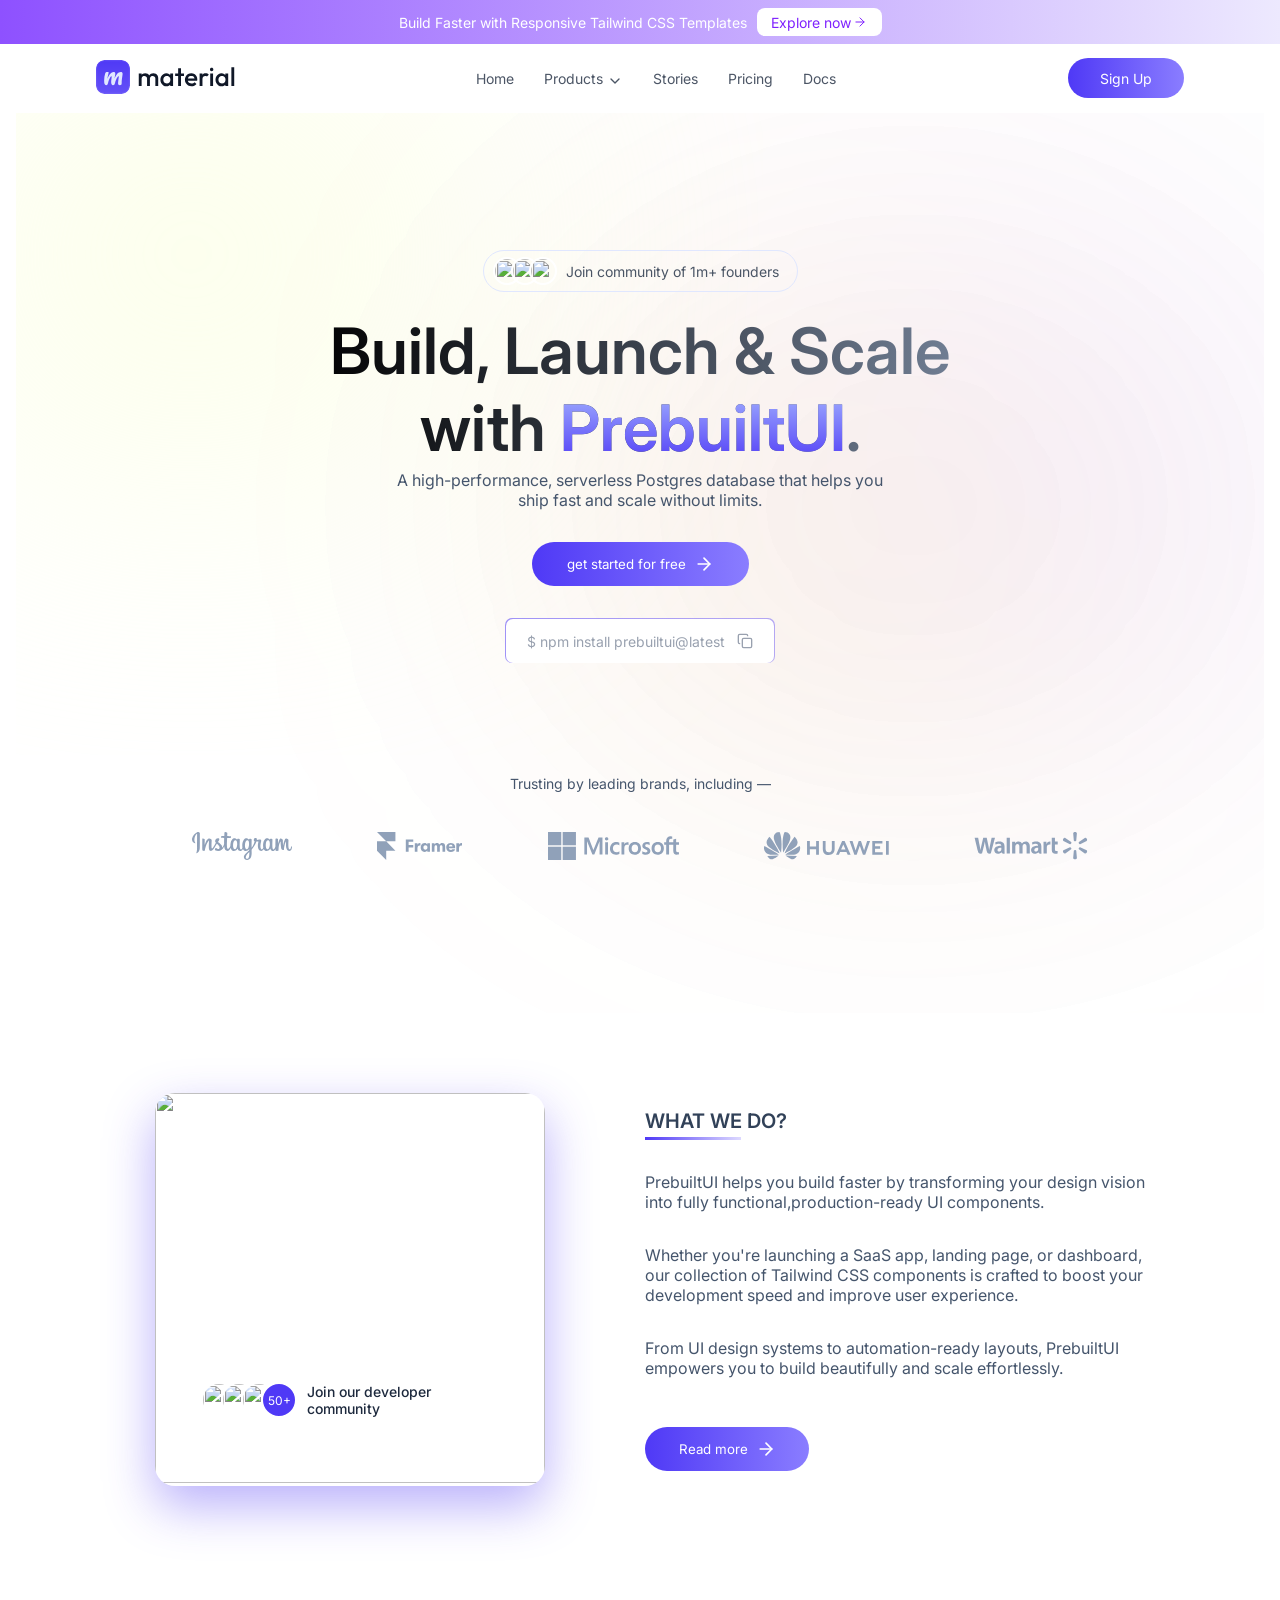
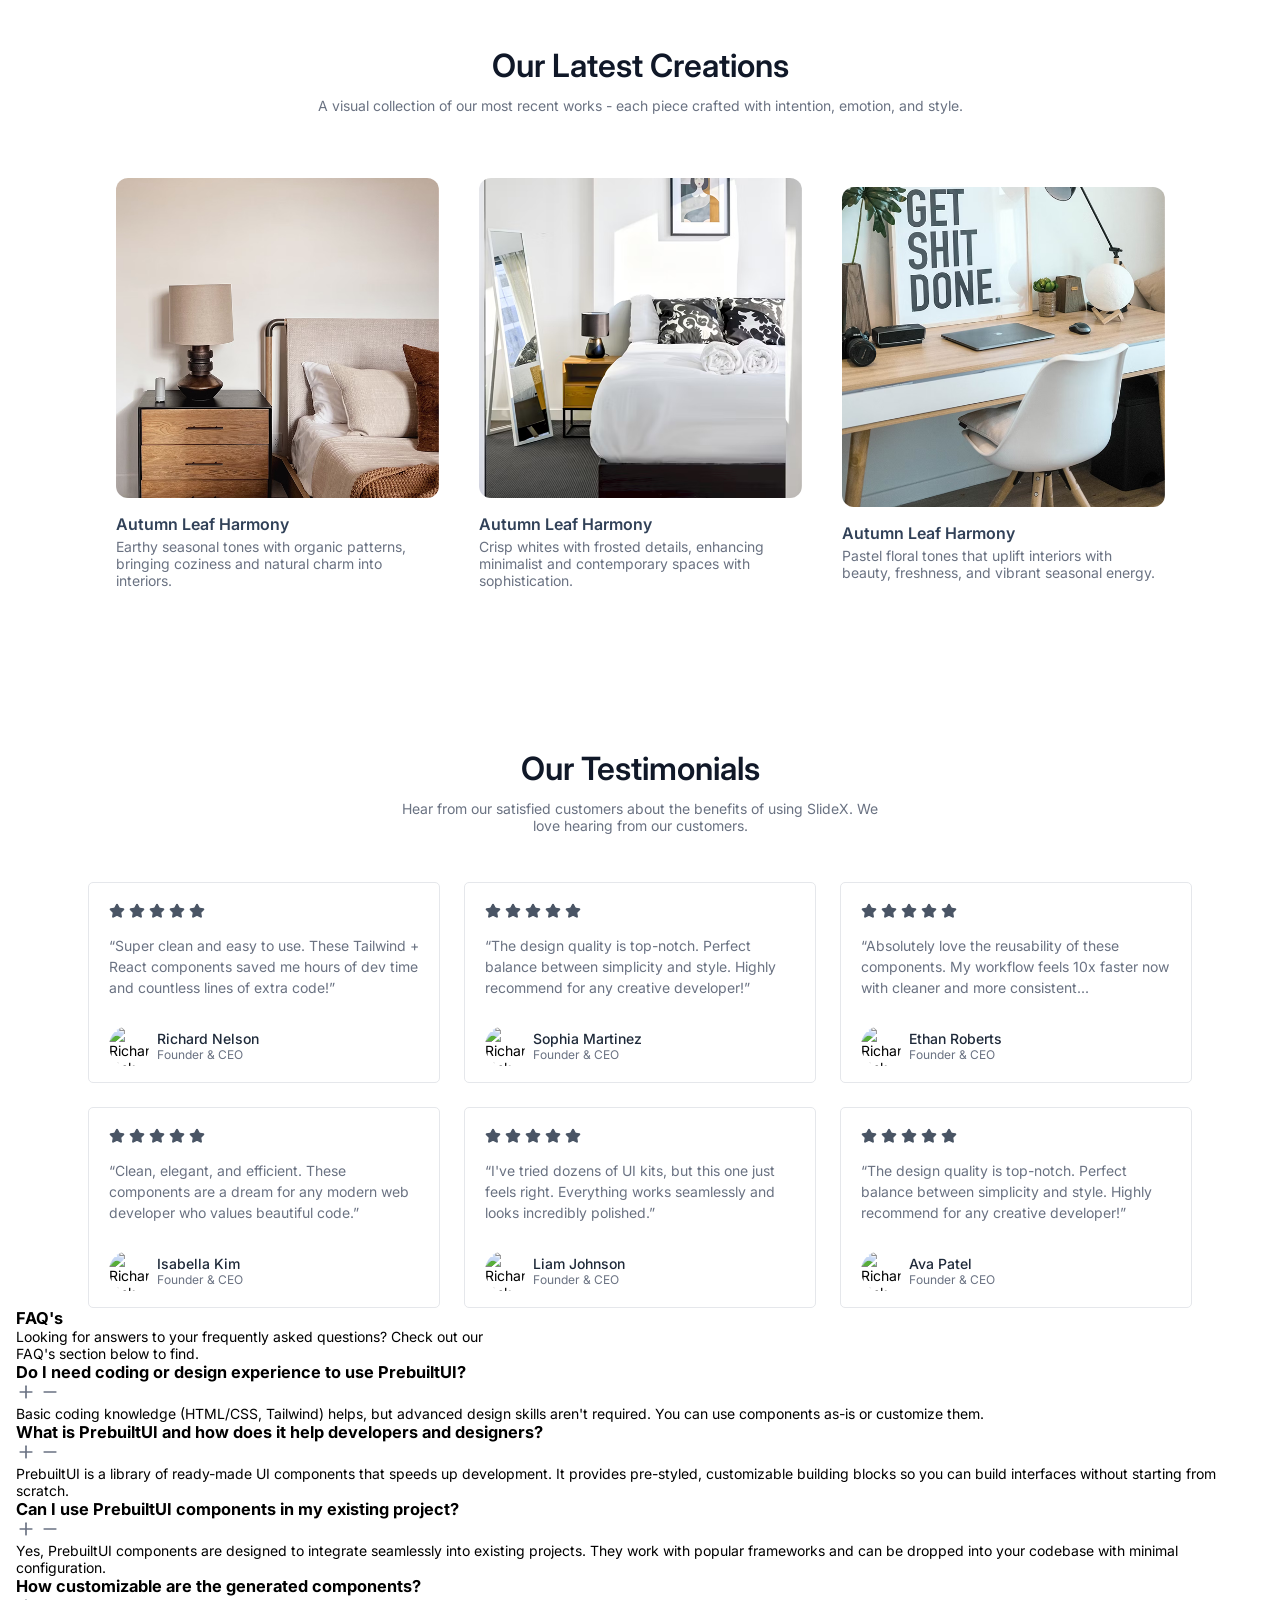
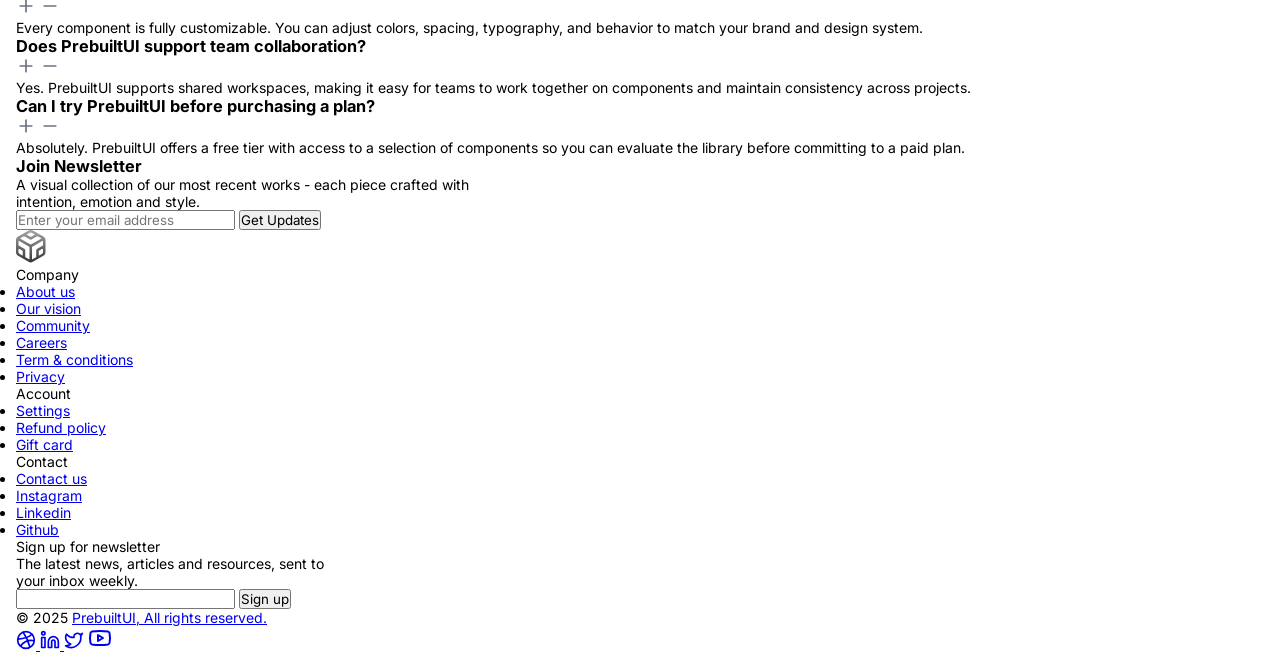
==== commit 2c31292f: "Added FAQ, Join Newsletter and Footer Section in the Website" ====
--- a/index.html
+++ b/index.html
@@ -716,6 +716,274 @@
             </div>
         </section>
 
+        <!-- FAQ SECTION -->
+        <section class="faq-Section">
+
+            <!-- FAQ Headings -->
+            <div class="faq-headings">
+                <h3 class="faq-head">
+                    FAQ's
+                </h3>
+                <p class="faq-subhead">
+                    Looking for answers to your frequently asked questions? Check out our <br>
+                    FAQ's section below to find.
+                </p>
+            </div>
+
+            <!-- FAQ Questions -->
+            <div class="faq-Qs">
+
+                <!-- Q1 -->
+                <div class="question Q1">
+                    <h3 class="Q-text">Do I need coding or design experience to use PrebuiltUI?</h3>
+                    <svg xmlns="http://www.w3.org/2000/svg" width="20" height="20" viewBox="0 0 24 24" fill="#6a7282"
+                        stroke="#6a7282" stroke-width="2" stroke-linecap="round" stroke-linejoin="round"
+                        class="faq-icon plus-icon" aria-hidden="true">
+                        <path d="M5 12h14"></path>
+                        <path d="M12 5v14"></path>
+                    </svg>
+                    <svg xmlns="http://www.w3.org/2000/svg" width="20" height="20" viewBox="0 0 24 24" fill="none"
+                        stroke="#6a7282" stroke-width="2" stroke-linecap="round" stroke-linejoin="round"
+                        class="faq-icon minus-icon" aria-hidden="true">
+                        <path d="M5 12h14"></path>
+                    </svg>
+                </div>
+                <p class="answer">Basic coding knowledge (HTML/CSS, Tailwind) helps, but advanced design skills aren't
+                    required. You can use components as-is or customize them.</p>
+
+                <!-- Q2 -->
+                <div class="question">
+                    <h3 class="Q-text">What is PrebuiltUI and how does it help developers and designers?</h3>
+                    <svg xmlns="http://www.w3.org/2000/svg" width="20" height="20" viewBox="0 0 24 24" fill="#6a7282"
+                        stroke="#6a7282" stroke-width="2" stroke-linecap="round" stroke-linejoin="round"
+                        class="faq-icon plus-icon" aria-hidden="true">
+                        <path d="M5 12h14"></path>
+                        <path d="M12 5v14"></path>
+                    </svg>
+                    <svg xmlns="http://www.w3.org/2000/svg" width="20" height="20" viewBox="0 0 24 24" fill="none"
+                        stroke="#6a7282" stroke-width="2" stroke-linecap="round" stroke-linejoin="round"
+                        class="faq-icon minus-icon" aria-hidden="true">
+                        <path d="M5 12h14"></path>
+                    </svg>
+                </div>
+                <p class="answer">PrebuiltUI is a library of ready-made UI components that speeds up development. It
+                    provides pre-styled, customizable building blocks so you can build interfaces without starting from
+                    scratch.</p>
+
+                <!-- Q3 -->
+                <div class="question">
+                    <h3 class="Q-text">Can I use PrebuiltUI components in my existing project?</h3>
+                    <svg xmlns="http://www.w3.org/2000/svg" width="20" height="20" viewBox="0 0 24 24" fill="#6a7282"
+                        stroke="#6a7282" stroke-width="2" stroke-linecap="round" stroke-linejoin="round"
+                        class="faq-icon plus-icon" aria-hidden="true">
+                        <path d="M5 12h14"></path>
+                        <path d="M12 5v14"></path>
+                    </svg>
+                    <svg xmlns="http://www.w3.org/2000/svg" width="20" height="20" viewBox="0 0 24 24" fill="none"
+                        stroke="#6a7282" stroke-width="2" stroke-linecap="round" stroke-linejoin="round"
+                        class="faq-icon minus-icon" aria-hidden="true">
+                        <path d="M5 12h14"></path>
+                    </svg>
+                </div>
+                <p class="answer">Yes, PrebuiltUI components are designed to integrate seamlessly into existing
+                    projects. They work with popular frameworks and can be dropped into your codebase with minimal
+                    configuration.</p>
+
+                <!-- Q4 -->
+                <div class="question">
+                    <h3 class="Q-text">How customizable are the generated components?</h3>
+                    <svg xmlns="http://www.w3.org/2000/svg" width="20" height="20" viewBox="0 0 24 24" fill="#6a7282"
+                        stroke="#6a7282" stroke-width="2" stroke-linecap="round" stroke-linejoin="round"
+                        class="faq-icon plus-icon" aria-hidden="true">
+                        <path d="M5 12h14"></path>
+                        <path d="M12 5v14"></path>
+                    </svg>
+                    <svg xmlns="http://www.w3.org/2000/svg" width="20" height="20" viewBox="0 0 24 24" fill="none"
+                        stroke="#6a7282" stroke-width="2" stroke-linecap="round" stroke-linejoin="round"
+                        class="faq-icon minus-icon" aria-hidden="true">
+                        <path d="M5 12h14"></path>
+                    </svg>
+                </div>
+                <p class="answer">Every component is fully customizable. You can adjust colors, spacing, typography, and
+                    behavior to match your brand and design system.</p>
+
+                <!-- Q5 -->
+                <div class="question">
+                    <h3 class="Q-text">Does PrebuiltUI support team collaboration?</h3>
+                    <svg xmlns="http://www.w3.org/2000/svg" width="20" height="20" viewBox="0 0 24 24" fill="#6a7282"
+                        stroke="#6a7282" stroke-width="2" stroke-linecap="round" stroke-linejoin="round"
+                        class="faq-icon plus-icon" aria-hidden="true">
+                        <path d="M5 12h14"></path>
+                        <path d="M12 5v14"></path>
+                    </svg>
+                    <svg xmlns="http://www.w3.org/2000/svg" width="20" height="20" viewBox="0 0 24 24" fill="none"
+                        stroke="#6a7282" stroke-width="2" stroke-linecap="round" stroke-linejoin="round"
+                        class="faq-icon minus-icon" aria-hidden="true">
+                        <path d="M5 12h14"></path>
+                    </svg>
+                </div>
+                <p class="answer">Yes. PrebuiltUI supports shared workspaces, making it easy for teams to work together
+                    on components and maintain consistency across projects.</p>
+
+                <!-- Q6 -->
+                <div class="question">
+                    <h3 class="Q-text">Can I try PrebuiltUI before purchasing a plan?</h3>
+                    <svg xmlns="http://www.w3.org/2000/svg" width="20" height="20" viewBox="0 0 24 24" fill="#6a7282"
+                        stroke="#6a7282" stroke-width="2" stroke-linecap="round" stroke-linejoin="round"
+                        class="faq-icon plus-icon" aria-hidden="true">
+                        <path d="M5 12h14"></path>
+                        <path d="M12 5v14"></path>
+                    </svg>
+                    <svg xmlns="http://www.w3.org/2000/svg" width="20" height="20" viewBox="0 0 24 24" fill="none"
+                        stroke="#6a7282" stroke-width="2" stroke-linecap="round" stroke-linejoin="round"
+                        class="faq-icon minus-icon" aria-hidden="true">
+                        <path d="M5 12h14"></path>
+                    </svg>
+                </div>
+                <p class="answer">Absolutely. PrebuiltUI offers a free tier with
+                    access to a selection of components so you can evaluate the library before committing to a paid
+                    plan.
+                </p>
+            </div>
+        </section>
+
+        <!-- Join Newsletter CTA Section -->
+        <section class="newsletter-Section">
+            <div class="newsletter-headings">
+                <h3 class="newsletter-head">Join Newsletter</h3>
+                <p class="newsletter-subhead">
+                    A visual collection of our most recent works - each piece crafted with <br>
+                    intention, emotion and style.
+                </p>
+            </div>
+
+            <div class="email-cta">
+                <input type="email" placeholder="Enter your email address">
+                <button class="get-updates">Get Updates</button>
+            </div>
+        </section>
+
+        <!-- Footer Section -->
+        <footer class="footer-section">
+            <div class="footer-links">
+                <a href="#">
+                    <svg width="30" height="33" viewBox="0 0 30 33" fill="none" xmlns="http://www.w3.org/2000/svg">
+                        <path
+                            d="M8 4.54907L14.75 8.43392L21.5 4.54907M8 27.8283V20.0736L1.25 16.1887M28.25 16.1887L21.5 20.0736V27.8283M1.655 8.65805L14.75 16.2036L27.845 8.65805M14.75 31.25V16.1887M28.25 22.1654V10.212C28.2495 9.68795 28.1106 9.17326 27.8473 8.71956C27.584 8.26585 27.2056 7.88909 26.75 7.62707L16.25 1.65036C15.7939 1.38808 15.2766 1.25 14.75 1.25C14.2234 1.25 13.7061 1.38808 13.25 1.65036L2.75 7.62707C2.29439 7.88909 1.91597 8.26585 1.65269 8.71956C1.38941 9.17326 1.25054 9.68795 1.25 10.212V22.1654C1.25054 22.6895 1.38941 23.2041 1.65269 23.6578C1.91597 24.1115 2.29439 24.4883 2.75 24.7503L13.25 30.727C13.7061 30.9893 14.2234 31.1274 14.75 31.1274C15.2766 31.1274 15.7939 30.9893 16.25 30.727L26.75 24.7503C27.2056 24.4883 27.584 24.1115 27.8473 23.6578C28.1106 23.2041 28.2495 22.6895 28.25 22.1654Z"
+                            stroke="url(#paint0_linear_8073_1433)" stroke-width="2.5" stroke-linecap="round"
+                            stroke-linejoin="round"></path>
+                        <defs>
+                            <linearGradient id="paint0_linear_8073_1433" x1="14.75" y1="1.25" x2="14.75" y2="31.25"
+                                gradientUnits="userSpaceOnUse">
+                                <stop stop-color="#A2A2A2"></stop>
+                                <stop offset="1" stop-color="#383838"></stop>
+                            </linearGradient>
+                        </defs>
+                    </svg>
+                </a>
+
+                <div class="links">
+                    <p class="footer-head">Company</p>
+                    <ul>
+                        <li><a href="#">About us</a></li>
+                        <li><a href="#">Our vision</a></li>
+                        <li><a href="#">Community</a></li>
+                        <li><a href="#">Careers</a></li>
+                        <li><a href="#">Term & conditions</a></li>
+                        <li><a href="#">Privacy</a></li>
+                    </ul>
+                </div>
+
+                <div class="links">
+                    <p class="footer-head">Account</p>
+                    <ul>
+                        <li><a href="#">Settings</a></li>
+                        <li><a href="#">Refund policy</a></li>
+                        <li><a href="#">Gift card</a></li>
+                    </ul>
+                </div>
+
+                <div class="links">
+                    <p class="footer-head">Contact</p>
+                    <ul>
+                        <li><a href="#">Contact us</a></li>
+                        <li><a href="#">Instagram</a></li>
+                        <li><a href="#">Linkedin</a></li>
+                        <li><a href="#">Github</a></li>
+                    </ul>
+                </div>
+
+                <!-- SIGN UP NEWSLETTER CTA -->
+                <div class="newsletter-signup">
+                    <p class="newsletter-title">Sign up for newsletter</p>
+                    <p class="newsletter-desc">The latest news, articles and resources, sent to <br>
+                        your inbox weekly.</p>
+                    <div class="signup">
+                        <input type="email">
+                        <button class="signup-btn">Sign up</button>
+                    </div>
+                </div>
+
+                <!-- SOCIALS AND COPYRIGTHS -->
+                <div class="socials">
+                    <p>© 2025 <a href="#">PrebuiltUI, All rights reserved.</a></p>
+
+                    <div class="social-svgs">
+                        <a href="#">
+                            <svg xmlns="http://www.w3.org/2000/svg" width="20" height="20" viewBox="0 0 24 24"
+                                fill="none" stroke="currentColor" stroke-width="2" stroke-linecap="round"
+                                stroke-linejoin="round"
+                                class="lucide lucide-dribbble size-5 text-gray-400 hover:text-indigo-500"
+                                aria-hidden="true">
+                                <circle cx="12" cy="12" r="10"></circle>
+                                <path d="M19.13 5.09C15.22 9.14 10 10.44 2.25 10.94"></path>
+                                <path d="M21.75 12.84c-6.62-1.41-12.14 1-16.38 6.32"></path>
+                                <path d="M8.56 2.75c4.37 6 6 9.42 8 17.72"></path>
+                            </svg>
+                        </a>
+
+                        <a href="#">
+                            <svg xmlns="http://www.w3.org/2000/svg" width="20" height="20" viewBox="0 0 24 24"
+                                fill="none" stroke="currentColor" stroke-width="2" stroke-linecap="round"
+                                stroke-linejoin="round"
+                                class="lucide lucide-linkedin size-5 text-gray-400 hover:text-indigo-500"
+                                aria-hidden="true">
+                                <path
+                                    d="M16 8a6 6 0 0 1 6 6v7h-4v-7a2 2 0 0 0-2-2 2 2 0 0 0-2 2v7h-4v-7a6 6 0 0 1 6-6z">
+                                </path>
+                                <rect width="4" height="12" x="2" y="9"></rect>
+                                <circle cx="4" cy="4" r="2"></circle>
+                            </svg>
+                        </a>
+
+                        <a href="#"><svg xmlns="http://www.w3.org/2000/svg" width="20" height="20" viewBox="0 0 24 24"
+                                fill="none" stroke="currentColor" stroke-width="2" stroke-linecap="round"
+                                stroke-linejoin="round"
+                                class="lucide lucide-twitter size-5 text-gray-400 hover:text-indigo-500"
+                                aria-hidden="true">
+                                <path
+                                    d="M22 4s-.7 2.1-2 3.4c1.6 10-9.4 17.3-18 11.6 2.2.1 4.4-.6 6-2C3 15.5.5 9.6 3 5c2.2 2.6 5.6 4.1 9 4-.9-4.2 4-6.6 7-3.8 1.1 0 3-1.2 3-1.2z">
+                                </path>
+                            </svg></a>
+
+                        <a href="#">
+                            <svg xmlns="http://www.w3.org/2000/svg" width="24" height="24" viewBox="0 0 24 24"
+                                fill="none" stroke="currentColor" stroke-width="2" stroke-linecap="round"
+                                stroke-linejoin="round"
+                                class="lucide lucide-youtube size-6 text-gray-400 hover:text-indigo-500"
+                                aria-hidden="true">
+                                <path
+                                    d="M2.5 17a24.12 24.12 0 0 1 0-10 2 2 0 0 1 1.4-1.4 49.56 49.56 0 0 1 16.2 0A2 2 0 0 1 21.5 7a24.12 24.12 0 0 1 0 10 2 2 0 0 1-1.4 1.4 49.55 49.55 0 0 1-16.2 0A2 2 0 0 1 2.5 17">
+                                </path>
+                                <path d="m10 15 5-3-5-3z"></path>
+                            </svg>
+                        </a>
+                    </div>
+                </div>
+
+
+            </div>
+        </footer>
 
     </main>
     <script src="main.js"></script>
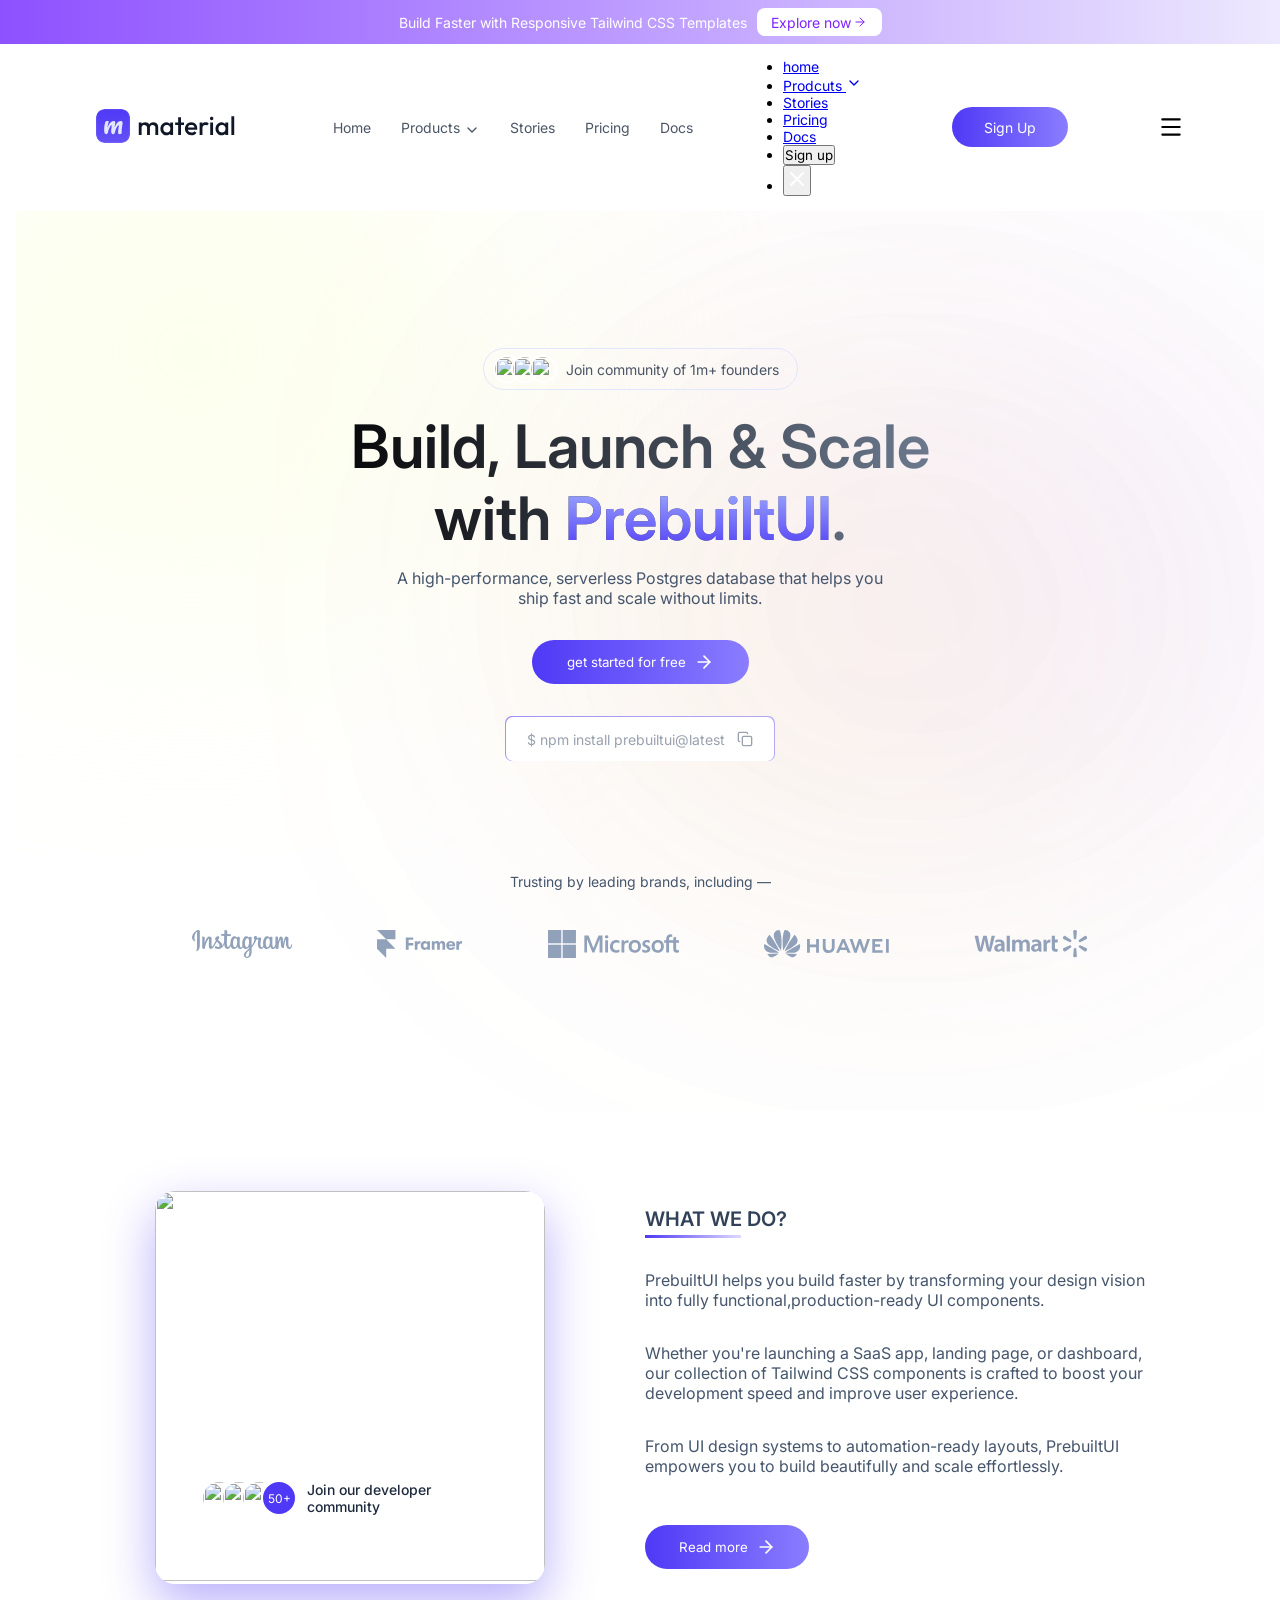
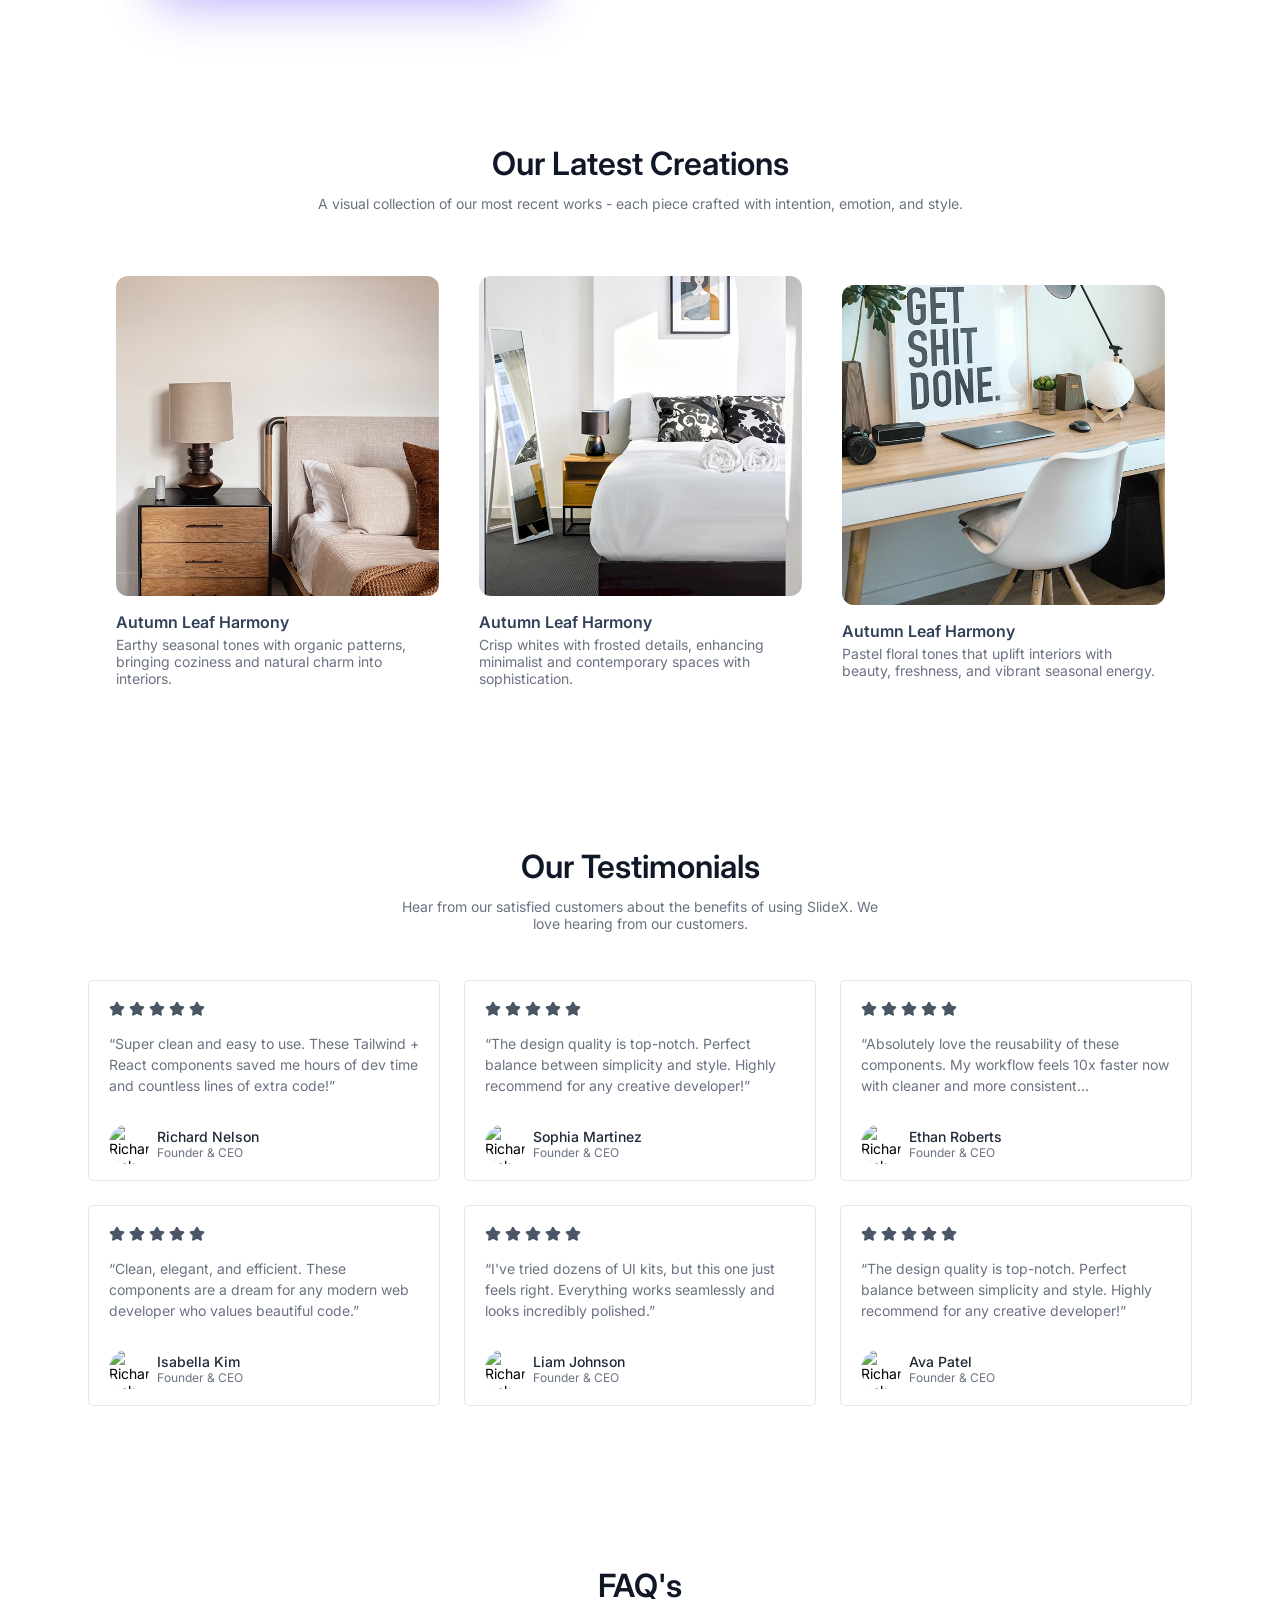
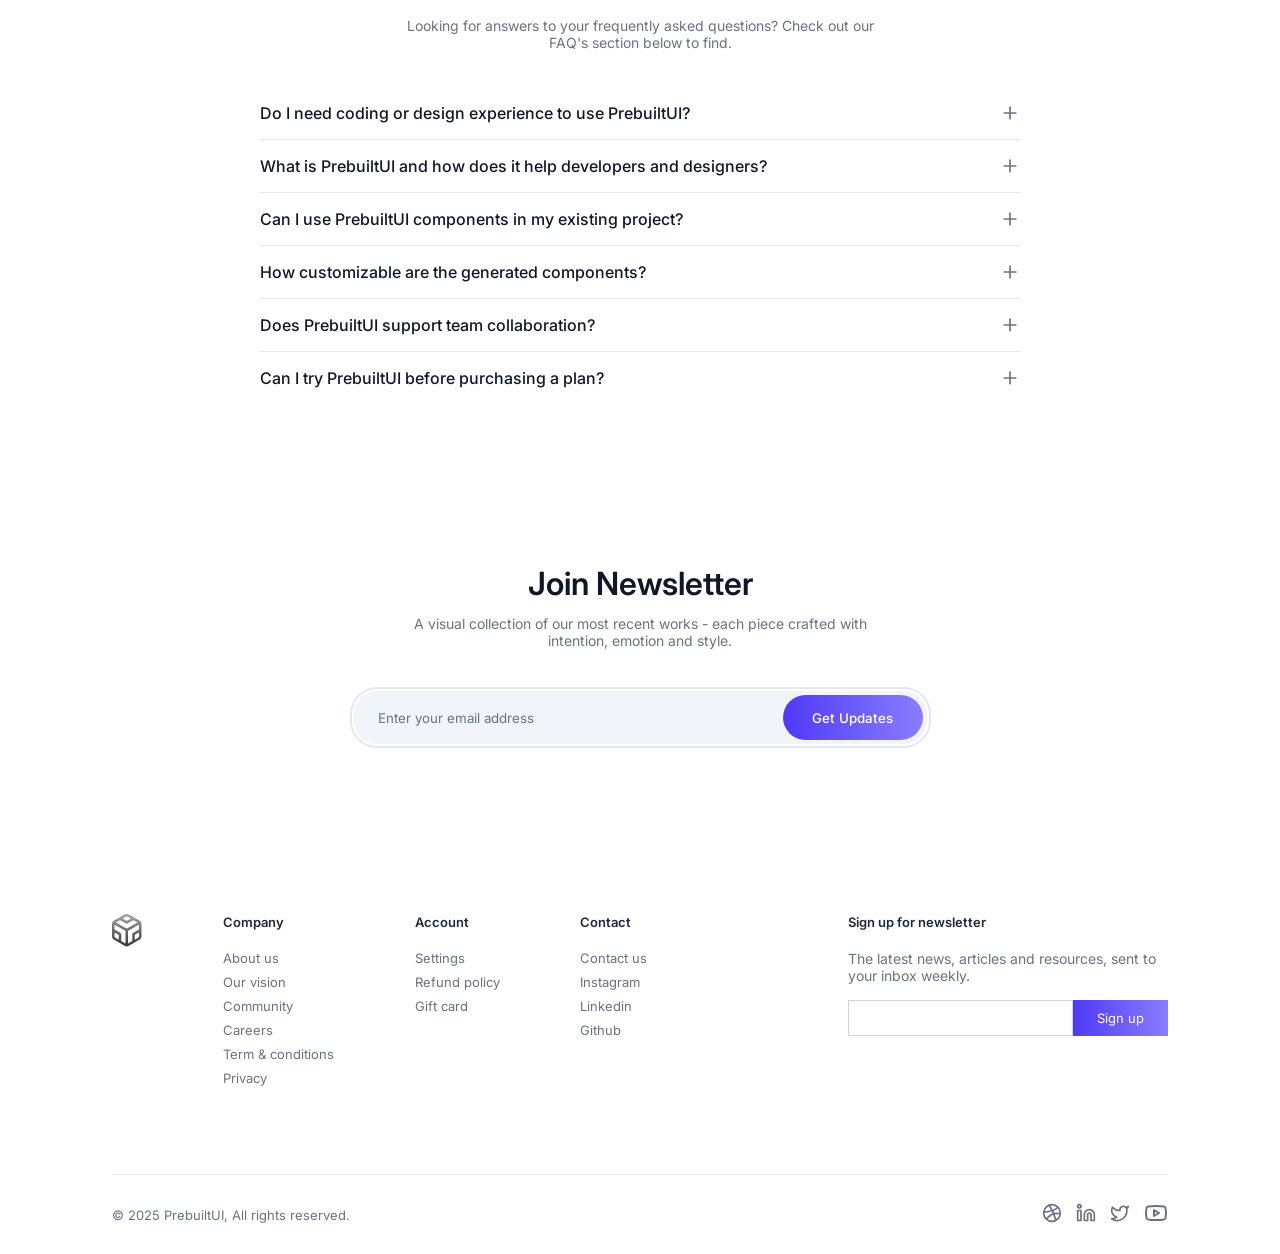
==== commit af59382d: "made website responsive (html)" ====
--- a/index.html
+++ b/index.html
@@ -5,16 +5,14 @@
     <meta charset="UTF-8">
     <meta name="viewport" content="width=device-width, initial-scale=1.0">
     <title>Material</title>
-    <link rel="stylesheet" href="https://cdnjs.cloudflare.com/ajax/libs/font-awesome/7.0.1/css/all.min.css"
-        integrity="sha512-2SwdPD6INVrV/lHTZbO2nodKhrnDdJK9/kg2XD1r9uGqPo1cUbujc+IYdlYdEErWNu69gVcYgdxlmVmzTWnetw=="
-        crossorigin="anonymous" referrerpolicy="no-referrer" />
+    <link rel="icon" href="/assets/favicon.png">
     <link rel="stylesheet" href="style.css">
 </head>
 
 <body>
 
     <!-- Banner -->
-    <div class="banner">
+    <div class="banner" id="home">
         <p>Build Faster with Responsive Tailwind CSS Templates</p>
         <a href="#">
             Explore now
@@ -35,7 +33,7 @@
         </div>
 
         <ul class="nav_links">
-            <li><a href="#">Home</a></li>
+            <li><a href="#home">Home</a></li>
             <li class="dropdown">
                 <a href="#">
                     Products
@@ -96,13 +94,52 @@
                 </div>
             </li>
 
+            <li><a href="#stories">Stories</a></li>
+            <li><a href="#">Pricing</a></li>
+            <li><a href="#">Docs</a></li>
+        </ul>
+
+        <ul class="sidebar">
+            <li><a href="#">home</a></li>
+            <li>
+                <a href="#" id="products">
+                    Prodcuts
+                    <svg xmlns="http://www.w3.org/2000/svg" width="16" height="16" viewBox="0 0 24 24" fill="none"
+                        stroke="currentColor" stroke-width="2" stroke-linecap="round" stroke-linejoin="round"
+                        class="lucide lucide-chevron-down mt-px size-4 transition-transform duration-200"
+                        aria-hidden="true">
+                        <path d="m6 9 6 6 6-6"></path>
+                    </svg>
+                </a>
+            </li>
             <li><a href="#">Stories</a></li>
             <li><a href="#">Pricing</a></li>
             <li><a href="#">Docs</a></li>
+            <li>
+                <button class="signup-btn">Sign up</button>
+            <li>
+                <button id="cancelBtn">
+                    <svg xmlns="http://www.w3.org/2000/svg" width="24" height="24" viewBox="0 0 24 24" fill="none"
+                        stroke="white" stroke-width="2" stroke-linecap="round" stroke-linejoin="round"
+                        class="lucide lucide-x" aria-hidden="true">
+                        <path d="M18 6 6 18"></path>
+                        <path d="m6 6 12 12"></path>
+                    </svg>
+                </button>
+            </li>
+            </li>
         </ul>
+
         <a class="sign-up" href="#">
             Sign Up
         </a>
+        <svg xmlns="http://www.w3.org/2000/svg" width="26" height="26" viewBox="0 0 24 24" fill="none"
+            stroke="currentColor" stroke-width="2" stroke-linecap="round" stroke-linejoin="round"
+            class="lucide lucide-menu size-6.5 menu-icon" id="menuBtn" aria-hidden="true">
+            <path d="M4 5h16"></path>
+            <path d="M4 12h16"></path>
+            <path d="M4 19h16"></path>
+        </svg>
     </nav>
 
     <!-- Hero Section -->
@@ -327,7 +364,7 @@
         </section>
 
         <!-- OUR TESTIMONIALS -->
-        <section class="Testimonial-Section">
+        <section class="Testimonial-Section" id="stories">
             <div class="testi-heading">
                 <h3 class="testi-head">Our Testimonials</h3>
                 <p class="testi-subtitle">
@@ -748,8 +785,10 @@
                         <path d="M5 12h14"></path>
                     </svg>
                 </div>
-                <p class="answer">Basic coding knowledge (HTML/CSS, Tailwind) helps, but advanced design skills aren't
-                    required. You can use components as-is or customize them.</p>
+                <p class="answer">
+                    Basic coding knowledge (HTML/CSS, Tailwind) helps, but advanced design skills aren't
+                    required. You can use components as-is or customize them.
+                </p>
 
                 <!-- Q2 -->
                 <div class="question">
--- a/style.css
+++ b/style.css
@@ -5,6 +5,10 @@
     margin: 0;
     box-sizing: border-box;
     font-family: 'Inter', sans-serif;
+}
+
+html {
+    scroll-behavior: smooth;
 }
 
 body {
@@ -258,7 +262,7 @@
     font-weight: 600;
     height: 144px;
     width: 672px;
-    font-size: 64px;
+    font-size: 60px;
     text-align: center;
     margin-top: 20px;
     background: linear-gradient(to right, #000, #748298);
@@ -549,7 +553,8 @@
 /* Recent Work Hover Effect */
 .recentWork-imgs .work:hover {
     transform: translateY(-5px);
-    transition-duration: 0.3s;  /* New */
+    transition-duration: 0.3s;
+    /* New */
 }
 
 /* OUR TESTIMONIALS Section */
@@ -614,11 +619,14 @@
 .written-review {
     color: #6a7282;
     margin-bottom: 16px;
-    line-height: 1.5; 
+    line-height: 1.5;
     overflow: hidden;
-    display: -webkit-box;  /* New */
-    -webkit-line-clamp: 3;  /* New */
-    -webkit-box-orient: vertical;  /* New */
+    display: -webkit-box;
+    /* New */
+    -webkit-line-clamp: 3;
+    /* New */
+    -webkit-box-orient: vertical;
+    /* New */
 }
 
 /* User Profile */
@@ -648,3 +656,281 @@
     color: #6a7282;
     font-size: 12px;
 }
+
+/* FAQ SECTION */
+.faq-Section {
+    display: flex;
+    justify-content: center;
+    align-items: center;
+    flex-direction: column;
+    margin-top: 160px;
+}
+
+/* FAQ Headings */
+.faq-headings {
+    display: flex;
+    justify-content: center;
+    align-items: center;
+    flex-direction: column;
+}
+
+.faq-head {
+    color: #101828;
+    font-size: 32px;
+    font-weight: 600;
+    text-align: center;
+}
+
+.faq-subhead {
+    color: #6a7282;
+    margin-top: 12px;
+    text-align: center;
+}
+
+/* FAQ Questions */
+.faq-Qs {
+    margin-top: 36px;
+    width: 100%;
+    max-width: 760px;
+}
+
+.question {
+    display: flex;
+    justify-content: space-between;
+    align-items: center;
+    gap: 16px;
+    padding: 16px 0;
+    cursor: pointer;
+    border-top: 1px solid #e5e7eb;
+}
+
+.Q-text {
+    font-size: 16px;
+    font-weight: 500;
+    color: #101828;
+}
+
+.answer {
+    display: none;
+    color: #6a7282;
+    margin-bottom: 16px;
+    line-height: 1.6;
+}
+
+.answer.open {
+    display: block;
+}
+
+/* Icons */
+.minus-icon {
+    display: none;
+}
+
+.question.open .plus-icon {
+    display: none;
+}
+
+.question.open .minus-icon {
+    display: block;
+}
+
+.Q1 {
+    border: none;
+}
+
+/* Join Newsletter CTA */
+.newsletter-Section {
+    display: flex;
+    justify-content: center;
+    align-items: center;
+    flex-direction: column;
+    margin-top: 160px;
+}
+
+/* Newsletter Headings */
+.newsletter-headings {
+    display: flex;
+    justify-content: center;
+    align-items: center;
+    flex-direction: column;
+}
+
+.newsletter-head {
+    color: #101828;
+    font-size: 32px;
+    font-weight: 600;
+    text-align: center;
+}
+
+.newsletter-subhead {
+    color: #6a7282;
+    text-align: center;
+    margin-top: 12px;
+}
+
+/* Enter Email CTA Button */
+.email-cta {
+    display: flex;
+    justify-content: center;
+    align-items: center;
+    margin: 40px 0;
+    border: 2px solid #fff;
+    /* #e2e8f0 */
+    border-radius: 25px;
+    background: #f1f5f9;
+    box-shadow: 0 0 0 2px #e2e8f0;
+    padding: 4px;
+}
+
+.email-cta input {
+    height: 45px;
+    width: 425px;
+    padding-left: 20px;
+    border-radius: 25px;
+    flex: 1;
+    outline: none;
+    border: none;
+    background: #f1f5f9;
+}
+
+.email-cta input::placeholder {
+    color: #6a7282;
+}
+
+/* CTA Button */
+.email-cta button {
+    height: 45px;
+    width: 140px;
+    padding: 12px 28px;
+    color: #fff;
+    background: linear-gradient(to right, #4f39f6, #8a7dff);
+    outline-width: none;
+    border: none;
+    border-radius: 25px;
+    cursor: pointer;
+    font-weight: 500;
+}
+
+.email-cta button:hover {
+    opacity: .90;
+}
+
+.email-cta button:active {
+    transform: scale(0.95);
+}
+
+/* FOOTER SECTION */
+.footer-section {
+    margin-top: 128px;
+    padding: 0 96px;
+}
+
+.footer-links {
+    display: flex;
+    justify-content: space-between;
+    align-items: flex-start;
+    gap: 40px;
+    flex-wrap: wrap;
+    font-size: 13px;
+}
+
+.footer-head {
+    color: #1e2939;
+    font-weight: 600;
+}
+
+.links a {
+    text-decoration: none;
+    color: #6a7282;
+}
+
+.links ul {
+    list-style: none;
+    margin-top: 20px;
+    display: flex;
+    justify-content: center;
+    align-items: flex-start;
+    gap: 8px;
+    flex-direction: column;
+}
+
+.links ul a:hover {
+    color: #4f39f6;
+    transition: 0.3s;
+}
+
+/* SIGN UP FOR NEWSLETTER */
+.newsletter-signup {
+    margin-left: 120px;
+}
+
+.newsletter-title {
+    color: #1e2939;
+    font-weight: 600;
+}
+
+.newsletter-desc {
+    color: #6a7282;
+    margin-top: 20px;
+    font-size: 14px;
+}
+
+.signup {
+    display: flex;
+    align-items: center;
+    margin-top: 16px;
+}
+
+.newsletter-signup input {
+    height: 36px;
+    width: 225px;
+    border: 1px solid #d1d5dc;
+    padding: 0 12px;
+}
+
+.newsletter-signup button {
+    height: 36px;
+    width: 95px;
+    padding: 0 24px;
+    background: linear-gradient(to right, #4f39f6, #8a7dff);
+    color: #fff;
+    cursor: pointer;
+    outline: none;
+    border: none;
+    font-size: 13px;
+    display: flex;
+    justify-content: center;
+    align-items: center;
+}
+
+/* COPYRIGHTS AND SOCIALS SECTION */
+.socials {
+    height: 80px;
+    width: 1248px;
+    display: flex;
+    justify-content: space-between;
+    align-items: center;
+    flex-direction: row;
+    margin-top: 48px;
+    padding: 28px 0;
+    border-top: 1px solid #e5e7eb;
+    color: #6a7282;
+    font-size: 13px;
+}
+
+.socials a {
+    text-decoration: none;
+    color: #6a7282;
+}
+
+.social-svgs {
+    display: flex;
+    align-items: center;
+    gap: 14px;
+    color: #6a7282;
+}
+
+.social-svgs svg:hover {
+    color: #4f39f6;
+    transition: 0.3s;
+}
